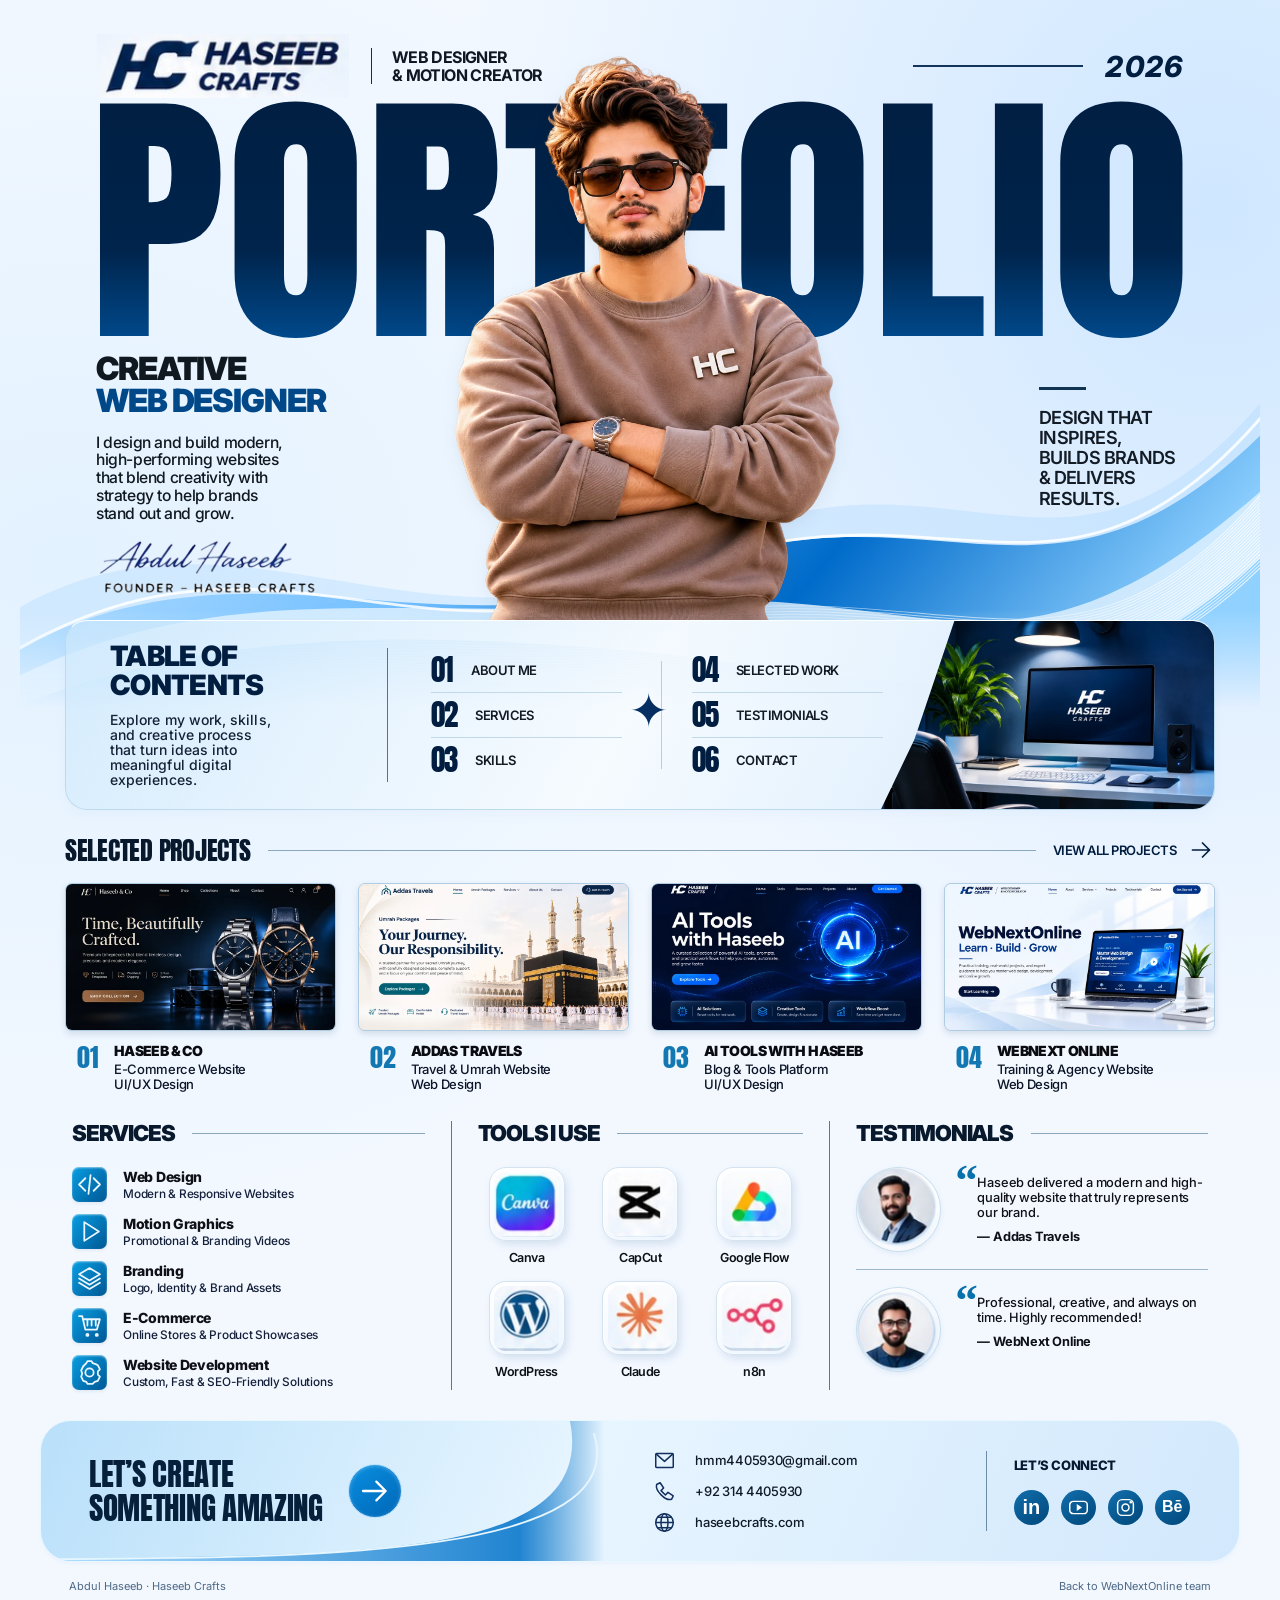
==== abdul-haseeb/index.html @ 4c879ba8 "Serve abdul-haseeb portfolio at a clean folder URL" ====
<!doctype html>
<html lang="en"><head><meta charset="utf-8"><meta name="viewport" content="width=device-width,initial-scale=1">
<title>Abdul Haseeb — Portfolio 2026 | WebNextOnline</title>
<meta name="description" content="Abdul Haseeb, founder of Haseeb Crafts. Explore creative web design, WordPress development, motion graphics, branding and selected portfolio projects.">
<meta name="theme-color" content="#eaf4ff"><link rel="canonical" href="https://webnextonline.com/abdul-haseeb/">
<meta property="og:title" content="Abdul Haseeb — Haseeb Crafts Portfolio 2026"><meta property="og:description" content="Creative web designer and motion creator. Design that inspires, builds brands and delivers results."><meta property="og:type" content="profile"><meta property="og:url" content="https://webnextonline.com/abdul-haseeb/">
<link rel="preconnect" href="https://fonts.googleapis.com"><link rel="preconnect" href="https://fonts.gstatic.com" crossorigin><link href="https://fonts.googleapis.com/css2?family=Anton&amp;family=Inter:wght@400;500;600;700;800;900&amp;display=swap" rel="stylesheet">
<link rel="stylesheet" href="/assets/abdul-haseeb/reference.css"><script src="/assets/abdul-haseeb/reference.js" defer></script>
</head><body><a class="skip" href="#portfolio">Skip to portfolio</a>
<main class="portfolio-page" id="portfolio">
<header class="masthead"><a class="hc-brand" href="https://haseebcrafts.com/" target="_blank" rel="noopener noreferrer" aria-label="Haseeb Crafts"><svg class="logo-art" viewBox="76 32 265 68" role="img" aria-label="Haseeb Crafts logo"><image href="/assets/abdul-haseeb/portfolio.svg" width="1152" height="1536"/></svg></a><div class="profession">WEB DESIGNER<br>&amp; MOTION CREATOR</div><div class="edition"><span></span><b>2026</b></div></header>
<section class="hero" id="about" aria-labelledby="page-title">
<h1 class="sr-only" id="page-title">Abdul Haseeb — Creative Web Designer &amp; Motion Creator</h1>
<svg class="portfolio-title" viewBox="0 0 1060 245" aria-hidden="true"><defs><linearGradient id="title-blue" x1="0" y1="0" x2="0" y2="1"><stop offset="0" stop-color="#011c3d"/><stop offset=".57" stop-color="#00244c"/><stop offset="1" stop-color="#006dc7"/></linearGradient></defs><text x="0" y="224" textLength="1060" lengthAdjust="spacingAndGlyphs" fill="url(#title-blue)">PORTFOLIO</text></svg>
<svg class="hero-wave" viewBox="0 0 1200 430" preserveAspectRatio="none" aria-hidden="true"><defs><linearGradient id="wave-blue" x1="0" y1="0" x2="1" y2=".2"><stop stop-color="#d9efff"/><stop offset=".46" stop-color="#72bfff"/><stop offset=".73" stop-color="#006bca"/><stop offset="1" stop-color="#90d1ff"/></linearGradient><linearGradient id="wave-light"><stop stop-color="#b6deff" stop-opacity=".1"/><stop offset="1" stop-color="#fff" stop-opacity=".85"/></linearGradient></defs><path d="M-90 400C160 130 370 420 648 266S1026 403 1260 24V445H-90Z" fill="#a4d5ff" opacity=".3"/><path d="M-100 440C180 191 372 398 637 286S1010 393 1250 86V430H-100Z" fill="url(#wave-blue)"/><path d="M-100 460C150 270 340 345 620 320S970 455 1260 142V208C1030 482 870 398 590 370S95 358-100 480Z" fill="#e3f3ff" opacity=".8"/><path d="M-80 425C220 175 351 415 630 289S1020 405 1250 58" fill="none" stroke="#fff" stroke-width="3" opacity=".85"/><g fill="none" stroke="url(#wave-light)" stroke-width="1"><path d="M-40 445C200 270 370 366 650 329S1040 445 1240 153"/><path d="M-40 448C200 273 370 369 650 332S1040 447 1240 157"/><path d="M-40 451C200 276 370 372 650 335S1040 449 1240 161"/><path d="M-40 454C200 279 370 375 650 338S1040 451 1240 165"/><path d="M-40 457C200 282 370 378 650 341S1040 453 1240 169"/><path d="M-40 460C200 285 370 381 650 344S1040 455 1240 173"/><path d="M-40 463C200 288 370 384 650 347S1040 457 1240 177"/><path d="M-40 466C200 291 370 387 650 350S1040 459 1240 181"/><path d="M-40 469C200 294 370 390 650 353S1040 461 1240 185"/><path d="M-40 472C200 297 370 393 650 356S1040 463 1240 189"/><path d="M-40 475C200 300 370 396 650 359S1040 465 1240 193"/><path d="M-40 478C200 303 370 399 650 362S1040 467 1240 197"/><path d="M-40 481C200 306 370 402 650 365S1040 469 1240 201"/><path d="M-40 484C200 309 370 405 650 368S1040 471 1240 205"/><path d="M-40 487C200 312 370 408 650 371S1040 473 1240 209"/><path d="M-40 490C200 315 370 411 650 374S1040 475 1240 213"/><path d="M-40 493C200 318 370 414 650 377S1040 477 1240 217"/><path d="M-40 496C200 321 370 417 650 380S1040 479 1240 221"/><path d="M-40 499C200 324 370 420 650 383S1040 481 1240 225"/><path d="M-40 502C200 327 370 423 650 386S1040 483 1240 229"/><path d="M-40 505C200 330 370 426 650 389S1040 485 1240 233"/><path d="M-40 508C200 333 370 429 650 392S1040 487 1240 237"/></g></svg>
<img class="hero-person" src="/assets/abdul-haseeb/portrait.svg" width="1088" height="1440" alt="Abdul Haseeb wearing sunglasses and a taupe HC sweatshirt, arms crossed" fetchpriority="high">
<div class="hero-copy"><h2>CREATIVE<br><span>WEB DESIGNER</span></h2><p>I design and build modern,<br class="desktop-break"> high-performing websites<br class="desktop-break"> that blend creativity with<br class="desktop-break"> strategy to help brands<br class="desktop-break"> stand out and grow.</p><div class="signature"><svg class="signature-art" viewBox="78 526 245 70" role="img" aria-label="Abdul Haseeb, Founder — Haseeb Crafts"><defs><filter id="signature-ink" color-interpolation-filters="sRGB"><feColorMatrix type="matrix" values="1 0 0 0 0 0 1 0 0 0 0 0 1 0 0 -.3 -.59 -.11 0 1"/><feComponentTransfer><feFuncA type="linear" slope="1.5" intercept="-.12"/></feComponentTransfer></filter></defs><image href="/assets/abdul-haseeb/portfolio.svg" width="1152" height="1536" filter="url(#signature-ink)"/></svg></div></div>
<p class="hero-statement">DESIGN THAT<br>INSPIRES,<br>BUILDS BRANDS<br>&amp; DELIVERS<br>RESULTS.</p>
</section>
<section class="contents" aria-labelledby="contents-title"><div class="contents-intro"><h2 id="contents-title">TABLE OF<br>CONTENTS</h2><p>Explore my work, skills,<br>and creative process<br>that turn ideas into<br>meaningful digital<br>experiences.</p></div><nav class="contents-nav" aria-label="Portfolio table of contents"><a href="#about"><span>01</span><b>ABOUT ME</b></a><a href="#work"><span>04</span><b>SELECTED WORK</b></a><a href="#services"><span>02</span><b>SERVICES</b></a><a href="#testimonials"><span>05</span><b>TESTIMONIALS</b></a><a href="#skills"><span>03</span><b>SKILLS</b></a><a href="#contact"><span>06</span><b>CONTACT</b></a></nav><span class="contents-star" aria-hidden="true">✦</span><img class="contents-photo" src="/assets/abdul-haseeb/studio.svg" alt="Haseeb Crafts creative workstation with a blue monitor, desk lamp and plant" width="960" height="640"></section>
<section class="selected-projects" id="work" aria-labelledby="work-title"><div class="section-heading"><h2 id="work-title">SELECTED PROJECTS</h2><span class="heading-line"></span><a href="https://haseebcrafts.com/work/" target="_blank" rel="noopener noreferrer">VIEW ALL PROJECTS <svg viewBox="0 0 24 24" fill="none" stroke="currentColor" stroke-width="1.7" stroke-linecap="round" stroke-linejoin="round" aria-hidden="true"><path d="M3 12h17m-7-7 7 7-7 7"/></svg></a></div><div class="project-grid"><article class="project"><a class="project-image" href="https://haseebcrafts.com/work/haseeb-co/" target="_blank" rel="noopener noreferrer" aria-label="Explore HASEEB &amp; CO"><img src="/assets/abdul-haseeb/project-watches.svg" alt="HASEEB &amp; CO website design preview" width="960" height="540" loading="lazy"></a><div class="project-info"><span class="project-number">01</span><div><h3>HASEEB &amp; CO</h3><p>E-Commerce Website<br>UI/UX Design</p></div></div></article><article class="project"><a class="project-image" href="https://addastravels.com/" target="_blank" rel="noopener noreferrer" aria-label="Explore ADDAS TRAVELS"><img src="/assets/abdul-haseeb/project-addas.svg" alt="ADDAS TRAVELS website design preview" width="960" height="540" loading="lazy"></a><div class="project-info"><span class="project-number">02</span><div><h3>ADDAS TRAVELS</h3><p>Travel &amp; Umrah Website<br>Web Design</p></div></div></article><article class="project"><a class="project-image" href="https://haseebcrafts.com/" target="_blank" rel="noopener noreferrer" aria-label="Explore AI TOOLS WITH HASEEB"><img src="/assets/abdul-haseeb/project-ai.svg" alt="AI TOOLS WITH HASEEB website design preview" width="960" height="540" loading="lazy"></a><div class="project-info"><span class="project-number">03</span><div><h3>AI TOOLS WITH HASEEB</h3><p>Blog &amp; Tools Platform<br>UI/UX Design</p></div></div></article><article class="project"><a class="project-image" href="/" aria-label="Explore WEBNEXT ONLINE"><img src="/assets/abdul-haseeb/project-webnext.svg" alt="WEBNEXT ONLINE website design preview" width="960" height="540" loading="lazy"></a><div class="project-info"><span class="project-number">04</span><div><h3>WEBNEXT ONLINE</h3><p>Training &amp; Agency Website<br>Web Design</p></div></div></article></div></section>
<div class="details-grid">
<section class="services" id="services" aria-labelledby="services-title"><div class="section-heading"><h2 id="services-title">SERVICES</h2><span class="heading-line"></span></div><ul class="service-list"><li><span class="service-symbol"><svg viewBox="0 0 24 24" fill="none" stroke="currentColor" stroke-width="1.7" stroke-linecap="round" stroke-linejoin="round" aria-hidden="true"><path d="m8 6-6 6 6 6m8-12 6 6-6 6m-3-15-2 18"/></svg></span><div><h3>Web Design</h3><p>Modern &amp; Responsive Websites</p></div></li><li><span class="service-symbol"><svg viewBox="0 0 24 24" fill="none" stroke="currentColor" stroke-width="1.7" stroke-linecap="round" stroke-linejoin="round" aria-hidden="true"><path d="m7 3 14 9L7 21z"/></svg></span><div><h3>Motion Graphics</h3><p>Promotional &amp; Branding Videos</p></div></li><li><span class="service-symbol"><svg viewBox="0 0 24 24" fill="none" stroke="currentColor" stroke-width="1.7" stroke-linecap="round" stroke-linejoin="round" aria-hidden="true"><path d="m12 2 10 6-10 6L2 8zM2 12l10 6 10-6M2 16l10 6 10-6"/></svg></span><div><h3>Branding</h3><p>Logo, Identity &amp; Brand Assets</p></div></li><li><span class="service-symbol"><svg viewBox="0 0 24 24" fill="none" stroke="currentColor" stroke-width="1.7" stroke-linecap="round" stroke-linejoin="round" aria-hidden="true"><path d="M2 3h3l3 13h11l3-10H6m4 1v5m4-5v5m4-5v5"/><circle cx="10" cy="21" r="1"/><circle cx="19" cy="21" r="1"/></svg></span><div><h3>E-Commerce</h3><p>Online Stores &amp; Product Showcases</p></div></li><li><span class="service-symbol"><svg viewBox="0 0 24 24" fill="none" stroke="currentColor" stroke-width="1.7" stroke-linecap="round" stroke-linejoin="round" aria-hidden="true"><path d="m9 3 1-2h4l1 2 3 1 2 1 2 4-2 2v3l2 2-2 4-3 1-2 2h-5l-1-2-3-1-2-4 1-3-1-3 2-4z"/><circle cx="12" cy="12" r="4"/></svg></span><div><h3>Website Development</h3><p>Custom, Fast &amp; SEO-Friendly Solutions</p></div></li></ul></section>
<section class="tools" id="skills" aria-labelledby="tools-title"><div class="section-heading"><h2 id="tools-title">TOOLS I USE</h2><span class="heading-line"></span></div><ul class="tools-grid"><li><span class="tool-tile"><svg class="tool-art" viewBox="434 1147 68 70" role="img" aria-label="Canva logo"><image href="/assets/abdul-haseeb/portfolio.svg" width="1152" height="1536"/></svg></span><h3>Canva</h3></li><li><span class="tool-tile"><svg class="tool-art" viewBox="537 1147 68 70" role="img" aria-label="CapCut logo"><image href="/assets/abdul-haseeb/portfolio.svg" width="1152" height="1536"/></svg></span><h3>CapCut</h3></li><li><span class="tool-tile"><svg class="tool-art" viewBox="638 1147 69 70" role="img" aria-label="Google Flow logo"><image href="/assets/abdul-haseeb/portfolio.svg" width="1152" height="1536"/></svg></span><h3>Google Flow</h3></li><li><span class="tool-tile"><svg class="tool-art" viewBox="434 1261 69 71" role="img" aria-label="WordPress logo"><image href="/assets/abdul-haseeb/portfolio.svg" width="1152" height="1536"/></svg></span><h3>WordPress</h3></li><li><span class="tool-tile"><svg class="tool-art" viewBox="536 1261 70 71" role="img" aria-label="Claude logo"><image href="/assets/abdul-haseeb/portfolio.svg" width="1152" height="1536"/></svg></span><h3>Claude</h3></li><li><span class="tool-tile"><svg class="tool-art" viewBox="637 1261 72 71" role="img" aria-label="n8n logo"><image href="/assets/abdul-haseeb/portfolio.svg" width="1152" height="1536"/></svg></span><h3>n8n</h3></li></ul></section>
<section class="testimonials" id="testimonials" aria-labelledby="testimonials-title"><div class="section-heading"><h2 id="testimonials-title">TESTIMONIALS</h2><span class="heading-line"></span></div><div class="testimonial"><div class="testimonial-avatar"><svg class="avatar-art" viewBox="771 1146 91 91" role="img" aria-label="Portrait accompanying the supplied Addas Travels testimonial"><image href="/assets/abdul-haseeb/portfolio.svg" width="1152" height="1536"/></svg></div><blockquote><span class="quote-mark" aria-hidden="true">“</span><p>Haseeb delivered a modern and high-quality website that truly represents our brand.</p><cite>— Addas Travels</cite></blockquote></div><div class="testimonial"><div class="testimonial-avatar"><svg class="avatar-art" viewBox="771 1256 91 91" role="img" aria-label="Portrait accompanying the supplied WebNext Online testimonial"><image href="/assets/abdul-haseeb/portfolio.svg" width="1152" height="1536"/></svg></div><blockquote><span class="quote-mark" aria-hidden="true">“</span><p>Professional, creative, and always on time. Highly recommended!</p><cite>— WebNext Online</cite></blockquote></div></section>
</div>
<footer class="contact" id="contact"><svg class="contact-wave" viewBox="0 0 550 160" preserveAspectRatio="none" aria-hidden="true"><defs><linearGradient id="footer-blue"><stop stop-color="#b4e0ff"/><stop offset="1" stop-color="#0372c7"/></linearGradient></defs><path d="M0 160C250 145 570 181 512-20H560V170H0" fill="url(#footer-blue)"/><path d="M0 158C250 156 580 159 540 14" fill="none" stroke="#e6f6ff" stroke-width="2"/></svg><div class="contact-invite"><h2>LET’S CREATE<br>SOMETHING AMAZING</h2><a class="contact-action" href="https://wa.me/923144405930?text=Hi%20Haseeb%2C%20I%20saw%20your%20WebNextOnline%20portfolio%20and%20would%20like%20to%20discuss%20a%20project." target="_blank" rel="noopener noreferrer" aria-label="Discuss a project with Abdul Haseeb on WhatsApp"><svg viewBox="0 0 24 24" fill="none" stroke="currentColor" stroke-width="1.7" stroke-linecap="round" stroke-linejoin="round" aria-hidden="true"><path d="M3 12h17m-7-7 7 7-7 7"/></svg></a></div><address class="contact-links"><a href="mailto:hmm4405930@gmail.com"><svg viewBox="0 0 24 24" fill="none" stroke="currentColor" stroke-width="1.7" stroke-linecap="round" stroke-linejoin="round" aria-hidden="true"><rect x="2" y="4" width="20" height="16" rx="1"/><path d="m3 5 9 8 9-8"/></svg><span>hmm4405930@gmail.com</span></a><a href="https://wa.me/923144405930" target="_blank" rel="noopener noreferrer"><svg viewBox="0 0 24 24" fill="none" stroke="currentColor" stroke-width="1.7" stroke-linecap="round" stroke-linejoin="round" aria-hidden="true"><path d="M7 2 3 4c-2 7 10 19 17 17l2-4-6-4-3 3-5-5 3-3z"/></svg><span>+92 314 4405930</span></a><a href="https://haseebcrafts.com/" target="_blank" rel="noopener noreferrer"><svg viewBox="0 0 24 24" fill="none" stroke="currentColor" stroke-width="1.7" stroke-linecap="round" stroke-linejoin="round" aria-hidden="true"><circle cx="12" cy="12" r="10"/><ellipse cx="12" cy="12" rx="4" ry="10"/><path d="M2 12h20M4 6h16M4 18h16"/></svg><span>haseebcrafts.com</span></a></address><div class="connect"><h3>LET’S CONNECT</h3><div class="socials" aria-label="Creative platforms"><span aria-label="LinkedIn" role="img">in</span><span aria-label="YouTube" role="img"><svg viewBox="0 0 24 24" fill="none" stroke="currentColor" stroke-width="1.7" stroke-linecap="round" stroke-linejoin="round" aria-hidden="true"><rect x="2" y="5" width="20" height="14" rx="4"/><path fill="currentColor" stroke="none" d="m10 8 6 4-6 4z"/></svg></span><span aria-label="Instagram" role="img"><svg viewBox="0 0 24 24" fill="none" stroke="currentColor" stroke-width="1.7" stroke-linecap="round" stroke-linejoin="round" aria-hidden="true"><rect x="3" y="3" width="18" height="18" rx="5"/><circle cx="12" cy="12" r="4"/><circle cx="18" cy="6" r=".7" fill="currentColor"/></svg></span><span aria-label="Behance" role="img">Bē</span></div></div></footer>
<div class="page-bottom"><span>Abdul Haseeb · Haseeb Crafts</span><a href="/#team">Back to WebNextOnline team</a></div>
</main></body></html>
---- assets/abdul-haseeb/reference.css ----
:root{--ink:#011e40;--blue:#076ab2;--line:#95acc1;--muted:#142035;color-scheme:light}*{box-sizing:border-box}html{scroll-behavior:smooth;scroll-padding-top:24px}body{margin:0;color:var(--ink);font-family:Inter,Arial,sans-serif;font-size:16px;background:radial-gradient(ellipse at 5% 35%,#e3f2ff,transparent 45%),radial-gradient(ellipse at 95% 13%,#cfe7ff,transparent 45%),#f3f8ff}a{color:inherit;text-decoration:none}button{font:inherit}h1,h2,h3,p,ul,blockquote{margin:0}ul{padding:0;list-style:none}h2,h3{line-height:1.1}a:focus-visible{outline:3px solid #0077c9;outline-offset:5px;border-radius:3px}a{-webkit-tap-highlight-color:transparent}img,svg{display:block;max-width:100%}.sr-only,.skip{position:absolute;width:1px;height:1px;padding:0;margin:-1px;overflow:hidden;clip:rect(0,0,0,0);white-space:nowrap;border:0}.skip:focus{position:fixed;left:15px;top:15px;width:auto;height:auto;padding:12px 20px;background:#fff;z-index:50;clip:auto}.portfolio-page{position:relative;max-width:1240px;margin:auto;padding:32px 45px 18px;isolation:isolate;overflow:hidden}.masthead{position:relative;z-index:6;display:flex;align-items:center;gap:22px;height:68px;padding:0 32px}.hc-brand{width:252px;flex:none}.logo-art{width:100%;height:auto}.profession{font-size:16px;line-height:1.15;font-weight:700;color:#101722;border-left:1px solid #132f50;padding:0 0 0 20px;letter-spacing:-.04em}.edition{margin-left:auto;display:flex;align-items:center;gap:22px}.edition span{height:2px;width:170px;background:#13345b}.edition b{font-size:29px;font-weight:800;font-style:italic;letter-spacing:.04em}.hero{height:520px;position:relative;isolation:isolate;scroll-margin-top:20px}.portfolio-title{position:absolute;left:24px;top:3px;width:calc(100% - 48px);height:auto;z-index:1;overflow:visible}.portfolio-title text{font-family:Anton,Impact,"Arial Narrow",sans-serif;font-size:260px;font-weight:400}.hero-person{position:absolute;width:440px;height:568px;max-width:none;left:50%;bottom:0;transform:translateX(-50%);object-fit:contain;object-position:bottom;z-index:3;pointer-events:none;filter:drop-shadow(0 5px 8px #172e4410)}.hero-copy{position:absolute;top:253px;left:31px;z-index:4;width:285px;color:#101820}.hero-copy h2{font-family:Inter,Arial,sans-serif;font-size:32px;font-weight:900;letter-spacing:-.035em;line-height:1.01}.hero-copy h2 span{color:#004888}.hero-copy>p{font-size:15.7px;line-height:1.13;font-weight:500;letter-spacing:-.025em;margin-top:16px}.signature{margin-top:12px;width:240px}.signature-art{width:100%;height:auto}.hero-statement{position:absolute;right:21px;top:287px;z-index:4;width:155px;color:#131b25;font-size:18px;line-height:1.12;letter-spacing:-.035em;font-weight:600}.hero-statement:before{content:"";display:block;height:3px;width:47px;background:#103452;margin-bottom:18px}.hero-wave{position:absolute;width:calc(100% + 90px);max-width:none;height:410px;right:-45px;bottom:-88px;z-index:0;pointer-events:none}.contents{position:relative;z-index:5;display:grid;grid-template-columns:28% 44% 28%;align-items:center;min-height:190px;border:1px solid #bddbf0;border-top-color:#faffff;border-radius:22px;overflow:hidden;background:linear-gradient(118deg,#cce8fcad,#f6fbfff2 49%,#d2e8fc);box-shadow:0 5px 12px #749dc50d}.contents-intro{padding:20px 22px 20px 44px}.contents-intro h2{font-size:28px;font-weight:900;letter-spacing:-.025em;line-height:1.03}.contents-intro p{font-size:14px;line-height:1.08;letter-spacing:.005em;font-weight:500;color:#152237;margin-top:12px}.contents-nav{position:relative;z-index:2;display:grid;grid-template-columns:1fr 1fr;gap:0 70px;border-left:1px solid #59728c;min-height:128px;padding-left:43px;padding-right:10px}.contents-nav:after{content:"";position:absolute;top:13px;bottom:13px;left:54%;width:1px;background:#b9cfdf}.contents-nav a{display:flex;align-items:center;gap:18px;min-height:43px;border-bottom:1px solid #c2d9e9;white-space:nowrap;transition:color .2s}.contents-nav a:nth-last-child(-n+2){border:0}.contents-nav a:hover,.contents-nav a[aria-current]{color:#0576ca}.contents-nav span{font-family:Anton,Impact,sans-serif;font-size:29px;font-weight:400;letter-spacing:-.04em}.contents-nav b{font-weight:600;color:#131a24;letter-spacing:-.04em;font-size:13px}.contents-star{position:absolute;left:49%;top:65px;font-size:47px;line-height:1;z-index:3;color:#052f62}.contents-photo{position:absolute;right:0;top:0;width:29%;height:100%;object-fit:cover;object-position:62% center;clip-path:polygon(22% 0,100% 0,100% 100%,0 100%,10% 63%);border-radius:0 20px 20px 0}.selected-projects{position:relative;z-index:5;margin-top:26px;scroll-margin-top:26px}.section-heading{display:flex;align-items:center;gap:17px;margin-bottom:18px}.section-heading h2{font-family:Anton,Impact,"Arial Narrow",sans-serif;font-size:26px;line-height:1.1;font-weight:400;letter-spacing:-.01em;white-space:nowrap;color:#08192d}.heading-line{height:1px;background:#8aa7bd;flex:1;min-width:20px}.section-heading>a{display:flex;gap:12px;align-items:center;font-size:13px;font-weight:600;letter-spacing:-.04em;white-space:nowrap}.section-heading>a svg{width:27px;height:24px;flex:none}.section-heading>a:hover{color:var(--blue)}.project-grid{display:grid;grid-template-columns:repeat(4,minmax(0,1fr));gap:22px}.project-image{display:block;position:relative;aspect-ratio:1.82;border-radius:7px;border:1px solid #afcde2;overflow:hidden;box-shadow:0 3px 6px #33587928;background:#d3e8f8;transition:box-shadow .2s,transform .2s}.project-image img{width:100%;height:100%;object-fit:cover}.project-image:hover{transform:translateY(-4px);box-shadow:0 9px 15px #33587930}.project-info{display:flex;gap:15px;align-items:flex-start;margin-top:13px;padding-left:12px}.project-number{font-family:Anton,Impact,sans-serif;color:#1377b2;font-size:26px;line-height:1;font-weight:400}.project-info h3{font-size:14px;letter-spacing:-.045em;font-weight:900;line-height:1.05;margin-bottom:3px;color:#0b0c12}.project-info p{font-size:13px;line-height:1.12;color:#0b1527;font-weight:500;letter-spacing:-.025em}.details-grid{display:grid;grid-template-columns:1fr 1fr 1fr;margin:30px 7px 0;position:relative;z-index:5;gap:0}.details-grid>section{padding:0 26px;min-width:0;scroll-margin-top:28px}.details-grid>section:first-child{padding-left:0}.details-grid>section:last-child{padding-right:0}.details-grid>section+section{border-left:1px solid #62758f}.details-grid .section-heading{gap:18px;margin-bottom:22px}.details-grid .section-heading h2{font-family:Inter,Arial,sans-serif;font-size:22px;font-weight:900;letter-spacing:-.055em}.service-list{display:grid;gap:12px}.service-list li{display:flex;align-items:center;gap:16px}.service-symbol{width:35px;height:35px;border-radius:7px;display:grid;place-items:center;background:linear-gradient(130deg,#079ee2,#005794);box-shadow:inset 0 1px 2px #ffffff91,0 2px 3px #395c8315;flex:none;color:#eaf6ff}.service-symbol svg{width:25px;height:25px}.service-list h3{font-size:14px;font-weight:800;letter-spacing:-.02em;color:#101116;margin-bottom:3px}.service-list p{font-size:11.8px;line-height:1.1;font-weight:500;letter-spacing:-.02em;color:#14203a}.tools-grid{display:grid;grid-template-columns:repeat(3,minmax(0,1fr));gap:16px 16px}.tools-grid li{text-align:center;min-width:0}.tool-tile{width:76px;height:74px;max-width:100%;display:grid;place-items:center;margin:auto;border-radius:17px;background:linear-gradient(145deg,#fff,#ecf5ff);border:1px solid #d5e3ef;box-shadow:3px 4px 7px #8caaca45,inset 0 2px 4px #fff}.tool-art{width:65px;height:65px;border-radius:12px;overflow:hidden}.tools-grid h3{font-size:12.5px;color:#0c1117;font-weight:600;letter-spacing:-.04em;line-height:1.1;margin-top:10px;white-space:nowrap}.testimonial{display:flex;gap:17px;align-items:flex-start;padding-bottom:17px}.testimonial+.testimonial{border-top:1px solid #9db8cd;padding-top:17px}.testimonial-avatar{height:85px;width:85px;flex:none;border-radius:50%;overflow:hidden;border:1px solid #c6ddec;background:#e8f3ff;box-shadow:0 2px 5px #7498b422}.avatar-art{width:100%;height:100%}.testimonial blockquote{position:relative;padding-left:19px;font-size:12.8px;line-height:1.15;letter-spacing:-.015em;color:#0f1117;font-weight:500;padding-top:9px}.quote-mark{position:absolute;left:-3px;top:-9px;font-family:Georgia,serif;font-size:45px;font-weight:900;color:#0870ad;line-height:1}.testimonial cite{display:block;font-style:normal;font-weight:700;margin-top:9px;line-height:1.15}.contact{position:relative;z-index:5;margin:30px -25px 0;min-height:142px;border-radius:31px;background:linear-gradient(115deg,#b9e0fa,#e7f5ff 45%,#d2e8fc);border:1px solid #e9f7ff;box-shadow:0 2px 3px #73a0ca10;display:grid;grid-template-columns:48% 32% 20%;align-items:center;overflow:hidden;padding:23px 29px 23px 48px;isolation:isolate}.contact-wave{position:absolute;left:0;top:0;width:47%;height:100%;z-index:-1;pointer-events:none}.contact-invite{display:flex;align-items:center;gap:25px}.contact-invite h2{font-family:Anton,Impact,"Arial Narrow",sans-serif;font-weight:400;font-size:31px;letter-spacing:-.01em;line-height:1.1;color:#06203b;white-space:nowrap}.contact-action{width:54px;height:54px;display:grid;place-items:center;flex:none;border-radius:50%;color:white;background:linear-gradient(145deg,#098fe0,#0066b7);border:1px solid #b8e1ff;box-shadow:inset 0 1px 4px #d5f1ff55;transition:transform .2s}.contact-action:hover{transform:scale(1.08)}.contact-action svg{width:32px;height:32px}.contact-links{font-style:normal;display:grid;gap:10px;padding-left:27px}.contact-links a{display:flex;gap:20px;align-items:center;font-size:13px;font-weight:500;letter-spacing:-.02em;color:#101a29;white-space:nowrap}.contact-links a:hover{text-decoration:underline;text-underline-offset:3px}.contact-links svg{width:21px;height:21px;color:#132f5b;flex:none}.connect{padding-left:27px;border-left:1px solid #6b8ba9;min-height:80px;display:flex;flex-direction:column;justify-content:center}.connect h3{font-size:13px;font-weight:800;color:#071931;letter-spacing:-.03em;margin-bottom:17px}.socials{display:flex;gap:12px;align-items:center}.socials>span{display:grid;place-items:center;width:35px;height:35px;flex:none;color:#fff;background:linear-gradient(145deg,#126eac,#00477a);border-radius:50%;font-size:20px;font-weight:800;font-family:Arial,sans-serif;line-height:1}.socials>span:last-child{font-size:16px}.socials svg{width:21px;height:21px}.page-bottom{display:flex;justify-content:space-between;font-size:11px;color:#4e6986;margin-top:17px;padding:0 4px}.page-bottom a:hover{text-decoration:underline}
@media(min-width:1440px){body{background-color:#f1f7fd}.portfolio-page{margin-block:20px}}
@media(max-width:1150px) and (min-width:761px){.portfolio-page{padding:26px 32px 18px}.masthead{padding:0 22px}.hc-brand{width:225px}.profession{font-size:14px}.edition span{width:120px}.hero{height:490px}.hero-person{height:537px;width:415px}.hero-copy{top:230px;left:23px;width:260px}.hero-copy h2{font-size:28px}.hero-copy>p{font-size:14px}.signature{width:215px}.hero-statement{top:262px;right:12px;font-size:16px;width:136px}.contents-intro{padding-left:30px}.contents-intro h2{font-size:25px}.contents-intro p{font-size:12px}.contents-nav{padding-left:26px;gap:0 48px}.contents-nav a{gap:12px}.contents-nav b{font-size:11px}.contents-nav span{font-size:25px}.project-grid{gap:17px}.project-info{gap:11px;padding-left:5px}.project-info h3{font-size:12px}.project-info p{font-size:11.5px}.details-grid>section{padding:0 19px}.details-grid .section-heading h2{font-size:19px}.service-list li{gap:11px}.service-list h3{font-size:12px}.service-list p{font-size:10.5px}.service-symbol{width:31px;height:31px}.service-symbol svg{width:22px;height:22px}.tools-grid{gap:14px 12px}.tool-tile{height:67px;width:67px}.tool-art{height:58px;width:58px}.tools-grid h3{font-size:11.5px}.testimonial{gap:10px}.testimonial-avatar{width:65px;height:65px}.testimonial blockquote{font-size:11.4px;padding-left:13px}.contact{padding:23px 23px 23px 35px;grid-template-columns:46% 34% 20%;margin-inline:-14px}.contact-invite{gap:16px}.contact-invite h2{font-size:27px}.contact-action{width:46px;height:46px}.contact-links{padding-left:19px}.contact-links a{font-size:11.5px;gap:13px}.connect{padding-left:18px}.socials{gap:8px}.socials>span{width:31px;height:31px}.connect h3{font-size:12px}}
@media(max-width:900px) and (min-width:761px){.hero-person{height:500px;width:385px}.hero{height:465px}.hero-copy{top:205px;width:220px}.hero-copy h2{font-size:24px}.hero-copy>p{font-size:12.5px}.signature{width:195px}.hero-statement{top:240px;width:118px;font-size:14px}.contents-nav{gap:0 32px;padding-left:20px}.contents-nav a{gap:10px}.contents-nav b{font-size:10px}.contents-photo{width:26%}.contents-intro{padding-left:23px}.contents-intro h2{font-size:22px}.contents-intro p{font-size:11px}.contents-star{left:49%;font-size:38px;top:75px}.details-grid{margin-inline:0}.details-grid>section{padding-inline:13px}.details-grid .section-heading h2{font-size:17px}.details-grid .section-heading{gap:10px}.service-list li{gap:8px}.service-list h3{font-size:11px}.service-list p{font-size:9.3px}.service-symbol{width:29px;height:29px}.tools-grid{gap:12px 10px}.tool-tile{height:55px;width:55px;border-radius:13px}.tool-art{height:49px;width:49px}.tools-grid h3{font-size:10px}.testimonial-avatar{width:51px;height:51px}.testimonial{gap:7px}.testimonial blockquote{font-size:10px}.contact-invite h2{font-size:23px}.contact-invite{gap:12px}.contact-action{width:38px;height:38px}.contact-links{padding-left:17px}.contact-links a{font-size:10px;gap:10px}.contact-links svg{width:18px;height:18px}.connect h3{font-size:10px}.socials{gap:6px}.socials>span{width:27px;height:27px;font-size:16px}.socials svg{width:17px;height:17px}.socials>span:last-child{font-size:13px}}
@media(max-width:760px){.portfolio-page{padding:22px 22px 15px;max-width:650px}.masthead{height:59px;gap:12px;padding:0 2px}.hc-brand{width:190px}.profession{font-size:12px;padding-left:12px}.edition{gap:10px;align-self:flex-start;padding-top:7px}.edition span{display:none}.edition b{font-size:20px}.hero{height:668px}.portfolio-title{left:0;top:18px;width:100%;height:auto}.hero-person{height:415px;width:321px;bottom:auto;top:-5px;left:50%;max-width:85%}.hero-copy{top:415px;left:5px;width:62%}.hero-copy h2{font-size:29px}.hero-copy>p{font-size:15px;line-height:1.2;letter-spacing:-.02em;margin-top:15px}.desktop-break{display:none}.signature{width:225px;max-width:100%;margin-top:14px}.hero-statement{top:445px;right:5px;width:28%;font-size:15px;line-height:1.2}.hero-statement:before{margin-bottom:16px;width:40px}.hero-wave{bottom:180px;height:335px;right:-140px;width:calc(100% + 180px);opacity:.85}.contents{display:grid;grid-template-columns:38% 62%;min-height:210px;border-radius:18px;padding:22px 20px;gap:0}.contents-intro{padding:0 16px 0 0}.contents-intro h2{font-size:23px}.contents-intro p{font-size:11px;line-height:1.15;margin-top:12px}.contents-nav{padding:0 0 0 20px;gap:0 15px;min-height:150px}.contents-nav a{gap:8px;min-height:50px;white-space:normal}.contents-nav span{font-size:25px}.contents-nav b{font-size:10px;line-height:1.15;letter-spacing:-.03em}.contents-nav:after{display:none}.contents-star{display:none}.contents-photo{position:relative;grid-column:1/-1;width:calc(100% + 40px);max-width:none;height:175px;clip-path:none;border-radius:0;margin:22px -20px -22px;object-position:center 49%}.selected-projects{margin-top:28px}.section-heading{gap:14px;margin-bottom:17px}.section-heading h2{font-size:25px}.section-heading>a{font-size:10px;gap:7px}.section-heading>a svg{width:22px}.project-grid{grid-template-columns:repeat(2,minmax(0,1fr));gap:24px 17px}.project-info{gap:10px;padding-left:3px;margin-top:11px}.project-number{font-size:25px}.project-info h3{font-size:12px;line-height:1.1}.project-info p{font-size:11px;line-height:1.2}.details-grid{grid-template-columns:1fr;margin:28px 3px 0;gap:28px}.details-grid>section{padding:0!important}.details-grid>section+section{border-left:0;border-top:1px solid #a1bbd1;padding-top:25px!important}.details-grid .section-heading h2{font-size:23px}.details-grid .section-heading{margin-bottom:20px}.service-list{gap:14px}.service-list li{gap:16px}.service-symbol{width:39px;height:39px}.service-symbol svg{width:27px;height:27px}.service-list h3{font-size:15px}.service-list p{font-size:13px;line-height:1.2}.tools-grid{gap:22px 20px}.tool-tile{width:87px;height:83px;max-width:100%}.tool-art{width:74px;height:74px}.tools-grid h3{font-size:14px}.testimonials{display:grid;grid-template-columns:1fr 1fr;gap:18px}.testimonials .section-heading{grid-column:1/-1;margin:0}.testimonial{gap:11px;padding:0;display:block}.testimonial+.testimonial{border-top:0;padding-top:0;border-left:1px solid #b7ccdd;padding-left:18px}.testimonial-avatar{width:70px;height:70px;margin-bottom:15px}.testimonial blockquote{font-size:13px;padding-left:16px;line-height:1.25}.quote-mark{font-size:40px}.contact{margin:32px -10px 0;padding:28px 25px;grid-template-columns:1fr;gap:25px;border-radius:23px}.contact-wave{width:100%;height:145px;left:0;top:0}.contact-invite{justify-content:space-between;gap:15px}.contact-invite h2{font-size:31px}.contact-action{width:50px;height:50px}.contact-links{padding-left:0;gap:13px}.contact-links a{font-size:14px;gap:15px}.contact-links svg{width:21px;height:21px}.connect{border-left:0;border-top:1px solid #9cb8d0;padding:21px 0 0;min-height:0;display:flex;align-items:center;justify-content:space-between;flex-direction:row;gap:16px}.connect h3{margin:0;font-size:13px}.socials{gap:12px}.socials>span{width:34px;height:34px}.page-bottom{font-size:10px;gap:15px;align-items:center;line-height:1.4}.page-bottom>a{text-align:right;max-width:150px}}
@media(max-width:430px){.portfolio-page{padding-inline:18px}.masthead{gap:10px;flex-wrap:wrap;height:72px;align-content:flex-start;align-items:center}.hc-brand{width:170px}.profession{font-size:10px;padding-left:9px}.edition{position:absolute;right:2px;bottom:3px;padding:0}.edition b{font-size:18px}.hero{height:632px}.hero-person{height:360px;width:278px;max-width:95%;top:0}.portfolio-title{top:31px}.hero-copy{top:368px;left:0;width:66%}.hero-copy h2{font-size:26px}.hero-copy>p{font-size:14px;max-width:24ch}.hero-statement{top:397px;right:0;font-size:12px;width:28%;font-weight:600}.hero-statement:before{width:35px;height:2px}.signature{width:216px;margin-top:15px}.hero-wave{bottom:230px;height:250px;right:-80px;width:calc(100% + 110px)}.contents{padding:22px 16px;grid-template-columns:35% 65%}.contents-intro{padding-right:10px}.contents-intro h2{font-size:20px}.contents-intro p{font-size:10px;letter-spacing:-.02em}.contents-nav{padding-left:14px;gap:0 12px}.contents-nav span{font-size:23px}.contents-nav b{font-size:9px}.contents-nav a{gap:7px}.contents-photo{width:calc(100% + 32px);margin-inline:-16px;height:155px}.selected-projects>.section-heading{gap:11px;flex-wrap:wrap}.selected-projects>.section-heading h2{font-size:23px}.section-heading>a{font-size:9px;gap:5px}.section-heading>a svg{width:19px}.heading-line{min-width:10px}.project-grid{gap:23px 13px}.project-info{gap:8px;padding-left:0}.project-number{font-size:23px}.project-info h3{font-size:10px;letter-spacing:-.025em}.project-info p{font-size:10px;letter-spacing:-.02em}.project-image{border-radius:5px}.contact{padding:25px 22px;gap:23px}.contact-invite h2{font-size:26px}.contact-action{width:43px;height:43px}.contact-action svg{width:27px;height:27px}.contact-links a{font-size:12px}.connect h3{font-size:11px}.socials{gap:9px}.socials>span{width:31px;height:31px}.socials svg{width:19px;height:19px}.tools-grid{gap:21px 15px}.tool-tile{width:80px;height:77px}.tool-art{width:68px;height:68px}.tools-grid h3{font-size:13px}.testimonial blockquote{font-size:12px}.testimonial cite{font-size:11px}}
@media(prefers-reduced-motion:reduce){html{scroll-behavior:auto}*,*:before,*:after{transition:none!important;animation:none!important}}
/* Blend the supplied brand details naturally into the reference palette. */
.hc-brand,.signature{mix-blend-mode:multiply}.hero-wave{mask-image:linear-gradient(to bottom,#000 76%,transparent 100%)}.contact-wave{mask-image:linear-gradient(90deg,#000 85%,transparent 100%)}
.signature-art{filter:contrast(1.45) brightness(1.08)}
.signature-art{filter:none}
@media(max-width:430px){.contents{grid-template-columns:1fr}.contents-intro{display:grid;grid-template-columns:1fr 1fr;gap:16px;padding:0;align-items:center}.contents-intro h2{font-size:22px;letter-spacing:-.04em}.contents-intro p{margin:0;font-size:11px;line-height:1.15}.contents-nav{border-left:0;border-top:1px solid #aac6db;margin-top:18px;padding:10px 0 0;gap:0 22px;min-height:145px}.contents-nav a{gap:12px;min-height:44px}.contents-nav span{font-size:26px}.contents-nav b{font-size:10px;letter-spacing:-.03em;white-space:nowrap}.contents-photo{margin-top:18px}}
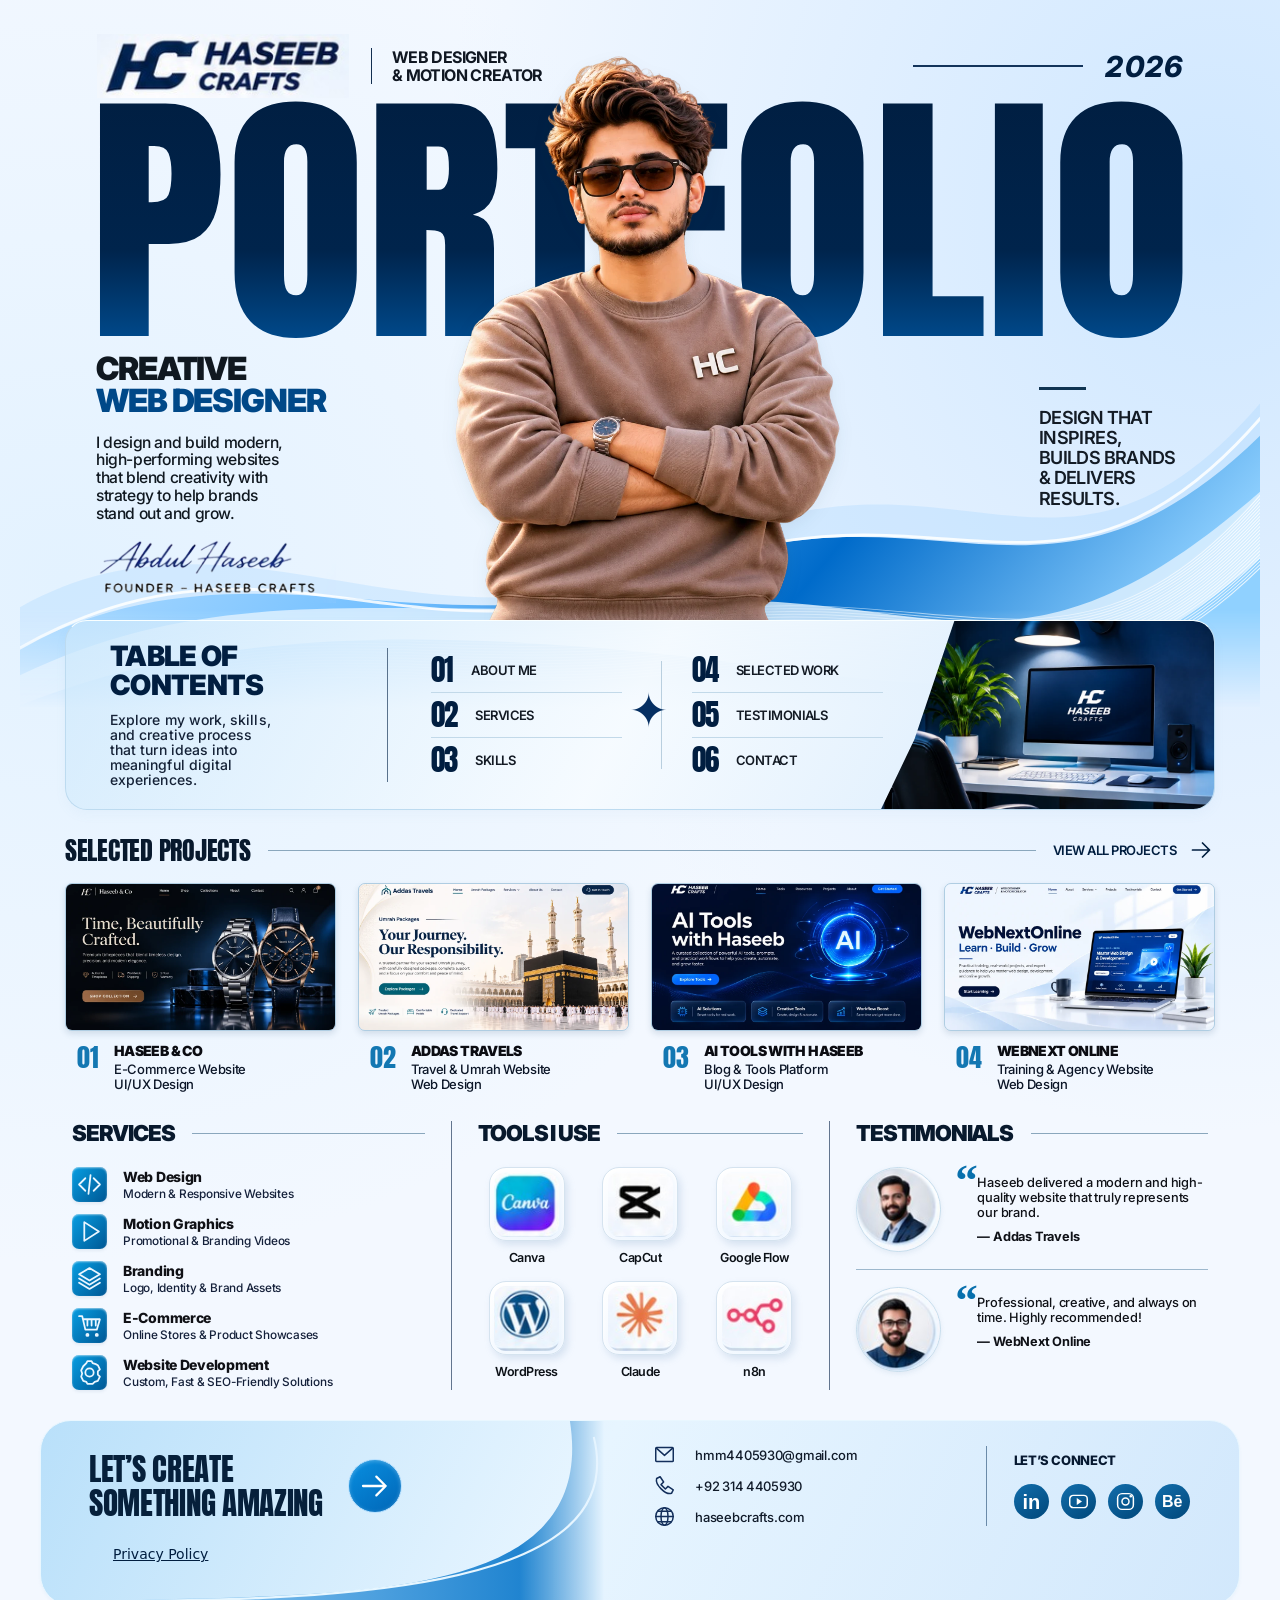
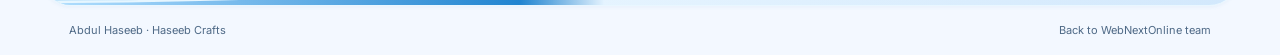
==== commit 4c4235ad: "Add website privacy policy and footer links" ====
--- a/abdul-haseeb/index.html
+++ b/abdul-haseeb/index.html
@@ -24,6 +24,6 @@
 <section class="tools" id="skills" aria-labelledby="tools-title"><div class="section-heading"><h2 id="tools-title">TOOLS I USE</h2><span class="heading-line"></span></div><ul class="tools-grid"><li><span class="tool-tile"><svg class="tool-art" viewBox="434 1147 68 70" role="img" aria-label="Canva logo"><image href="/assets/abdul-haseeb/portfolio.svg" width="1152" height="1536"/></svg></span><h3>Canva</h3></li><li><span class="tool-tile"><svg class="tool-art" viewBox="537 1147 68 70" role="img" aria-label="CapCut logo"><image href="/assets/abdul-haseeb/portfolio.svg" width="1152" height="1536"/></svg></span><h3>CapCut</h3></li><li><span class="tool-tile"><svg class="tool-art" viewBox="638 1147 69 70" role="img" aria-label="Google Flow logo"><image href="/assets/abdul-haseeb/portfolio.svg" width="1152" height="1536"/></svg></span><h3>Google Flow</h3></li><li><span class="tool-tile"><svg class="tool-art" viewBox="434 1261 69 71" role="img" aria-label="WordPress logo"><image href="/assets/abdul-haseeb/portfolio.svg" width="1152" height="1536"/></svg></span><h3>WordPress</h3></li><li><span class="tool-tile"><svg class="tool-art" viewBox="536 1261 70 71" role="img" aria-label="Claude logo"><image href="/assets/abdul-haseeb/portfolio.svg" width="1152" height="1536"/></svg></span><h3>Claude</h3></li><li><span class="tool-tile"><svg class="tool-art" viewBox="637 1261 72 71" role="img" aria-label="n8n logo"><image href="/assets/abdul-haseeb/portfolio.svg" width="1152" height="1536"/></svg></span><h3>n8n</h3></li></ul></section>
 <section class="testimonials" id="testimonials" aria-labelledby="testimonials-title"><div class="section-heading"><h2 id="testimonials-title">TESTIMONIALS</h2><span class="heading-line"></span></div><div class="testimonial"><div class="testimonial-avatar"><svg class="avatar-art" viewBox="771 1146 91 91" role="img" aria-label="Portrait accompanying the supplied Addas Travels testimonial"><image href="/assets/abdul-haseeb/portfolio.svg" width="1152" height="1536"/></svg></div><blockquote><span class="quote-mark" aria-hidden="true">“</span><p>Haseeb delivered a modern and high-quality website that truly represents our brand.</p><cite>— Addas Travels</cite></blockquote></div><div class="testimonial"><div class="testimonial-avatar"><svg class="avatar-art" viewBox="771 1256 91 91" role="img" aria-label="Portrait accompanying the supplied WebNext Online testimonial"><image href="/assets/abdul-haseeb/portfolio.svg" width="1152" height="1536"/></svg></div><blockquote><span class="quote-mark" aria-hidden="true">“</span><p>Professional, creative, and always on time. Highly recommended!</p><cite>— WebNext Online</cite></blockquote></div></section>
 </div>
-<footer class="contact" id="contact"><svg class="contact-wave" viewBox="0 0 550 160" preserveAspectRatio="none" aria-hidden="true"><defs><linearGradient id="footer-blue"><stop stop-color="#b4e0ff"/><stop offset="1" stop-color="#0372c7"/></linearGradient></defs><path d="M0 160C250 145 570 181 512-20H560V170H0" fill="url(#footer-blue)"/><path d="M0 158C250 156 580 159 540 14" fill="none" stroke="#e6f6ff" stroke-width="2"/></svg><div class="contact-invite"><h2>LET’S CREATE<br>SOMETHING AMAZING</h2><a class="contact-action" href="https://wa.me/923144405930?text=Hi%20Haseeb%2C%20I%20saw%20your%20WebNextOnline%20portfolio%20and%20would%20like%20to%20discuss%20a%20project." target="_blank" rel="noopener noreferrer" aria-label="Discuss a project with Abdul Haseeb on WhatsApp"><svg viewBox="0 0 24 24" fill="none" stroke="currentColor" stroke-width="1.7" stroke-linecap="round" stroke-linejoin="round" aria-hidden="true"><path d="M3 12h17m-7-7 7 7-7 7"/></svg></a></div><address class="contact-links"><a href="mailto:hmm4405930@gmail.com"><svg viewBox="0 0 24 24" fill="none" stroke="currentColor" stroke-width="1.7" stroke-linecap="round" stroke-linejoin="round" aria-hidden="true"><rect x="2" y="4" width="20" height="16" rx="1"/><path d="m3 5 9 8 9-8"/></svg><span>hmm4405930@gmail.com</span></a><a href="https://wa.me/923144405930" target="_blank" rel="noopener noreferrer"><svg viewBox="0 0 24 24" fill="none" stroke="currentColor" stroke-width="1.7" stroke-linecap="round" stroke-linejoin="round" aria-hidden="true"><path d="M7 2 3 4c-2 7 10 19 17 17l2-4-6-4-3 3-5-5 3-3z"/></svg><span>+92 314 4405930</span></a><a href="https://haseebcrafts.com/" target="_blank" rel="noopener noreferrer"><svg viewBox="0 0 24 24" fill="none" stroke="currentColor" stroke-width="1.7" stroke-linecap="round" stroke-linejoin="round" aria-hidden="true"><circle cx="12" cy="12" r="10"/><ellipse cx="12" cy="12" rx="4" ry="10"/><path d="M2 12h20M4 6h16M4 18h16"/></svg><span>haseebcrafts.com</span></a></address><div class="connect"><h3>LET’S CONNECT</h3><div class="socials" aria-label="Creative platforms"><span aria-label="LinkedIn" role="img">in</span><span aria-label="YouTube" role="img"><svg viewBox="0 0 24 24" fill="none" stroke="currentColor" stroke-width="1.7" stroke-linecap="round" stroke-linejoin="round" aria-hidden="true"><rect x="2" y="5" width="20" height="14" rx="4"/><path fill="currentColor" stroke="none" d="m10 8 6 4-6 4z"/></svg></span><span aria-label="Instagram" role="img"><svg viewBox="0 0 24 24" fill="none" stroke="currentColor" stroke-width="1.7" stroke-linecap="round" stroke-linejoin="round" aria-hidden="true"><rect x="3" y="3" width="18" height="18" rx="5"/><circle cx="12" cy="12" r="4"/><circle cx="18" cy="6" r=".7" fill="currentColor"/></svg></span><span aria-label="Behance" role="img">Bē</span></div></div></footer>
+<footer class="contact" id="contact"><svg class="contact-wave" viewBox="0 0 550 160" preserveAspectRatio="none" aria-hidden="true"><defs><linearGradient id="footer-blue"><stop stop-color="#b4e0ff"/><stop offset="1" stop-color="#0372c7"/></linearGradient></defs><path d="M0 160C250 145 570 181 512-20H560V170H0" fill="url(#footer-blue)"/><path d="M0 158C250 156 580 159 540 14" fill="none" stroke="#e6f6ff" stroke-width="2"/></svg><div class="contact-invite"><h2>LET’S CREATE<br>SOMETHING AMAZING</h2><a class="contact-action" href="https://wa.me/923144405930?text=Hi%20Haseeb%2C%20I%20saw%20your%20WebNextOnline%20portfolio%20and%20would%20like%20to%20discuss%20a%20project." target="_blank" rel="noopener noreferrer" aria-label="Discuss a project with Abdul Haseeb on WhatsApp"><svg viewBox="0 0 24 24" fill="none" stroke="currentColor" stroke-width="1.7" stroke-linecap="round" stroke-linejoin="round" aria-hidden="true"><path d="M3 12h17m-7-7 7 7-7 7"/></svg></a></div><address class="contact-links"><a href="mailto:hmm4405930@gmail.com"><svg viewBox="0 0 24 24" fill="none" stroke="currentColor" stroke-width="1.7" stroke-linecap="round" stroke-linejoin="round" aria-hidden="true"><rect x="2" y="4" width="20" height="16" rx="1"/><path d="m3 5 9 8 9-8"/></svg><span>hmm4405930@gmail.com</span></a><a href="https://wa.me/923144405930" target="_blank" rel="noopener noreferrer"><svg viewBox="0 0 24 24" fill="none" stroke="currentColor" stroke-width="1.7" stroke-linecap="round" stroke-linejoin="round" aria-hidden="true"><path d="M7 2 3 4c-2 7 10 19 17 17l2-4-6-4-3 3-5-5 3-3z"/></svg><span>+92 314 4405930</span></a><a href="https://haseebcrafts.com/" target="_blank" rel="noopener noreferrer"><svg viewBox="0 0 24 24" fill="none" stroke="currentColor" stroke-width="1.7" stroke-linecap="round" stroke-linejoin="round" aria-hidden="true"><circle cx="12" cy="12" r="10"/><ellipse cx="12" cy="12" rx="4" ry="10"/><path d="M2 12h20M4 6h16M4 18h16"/></svg><span>haseebcrafts.com</span></a></address><div class="connect"><h3>LET’S CONNECT</h3><div class="socials" aria-label="Creative platforms"><span aria-label="LinkedIn" role="img">in</span><span aria-label="YouTube" role="img"><svg viewBox="0 0 24 24" fill="none" stroke="currentColor" stroke-width="1.7" stroke-linecap="round" stroke-linejoin="round" aria-hidden="true"><rect x="2" y="5" width="20" height="14" rx="4"/><path fill="currentColor" stroke="none" d="m10 8 6 4-6 4z"/></svg></span><span aria-label="Instagram" role="img"><svg viewBox="0 0 24 24" fill="none" stroke="currentColor" stroke-width="1.7" stroke-linecap="round" stroke-linejoin="round" aria-hidden="true"><rect x="3" y="3" width="18" height="18" rx="5"/><circle cx="12" cy="12" r="4"/><circle cx="18" cy="6" r=".7" fill="currentColor"/></svg></span><span aria-label="Behance" role="img">Bē</span></div></div><a href="/privacy-policy/" style="display:inline-block;position:relative;z-index:1;margin:16px 24px;color:inherit;font:14px/1.6 system-ui,sans-serif;text-decoration:underline">Privacy Policy</a></footer>
 <div class="page-bottom"><span>Abdul Haseeb · Haseeb Crafts</span><a href="/#team">Back to WebNextOnline team</a></div>
 </main></body></html>
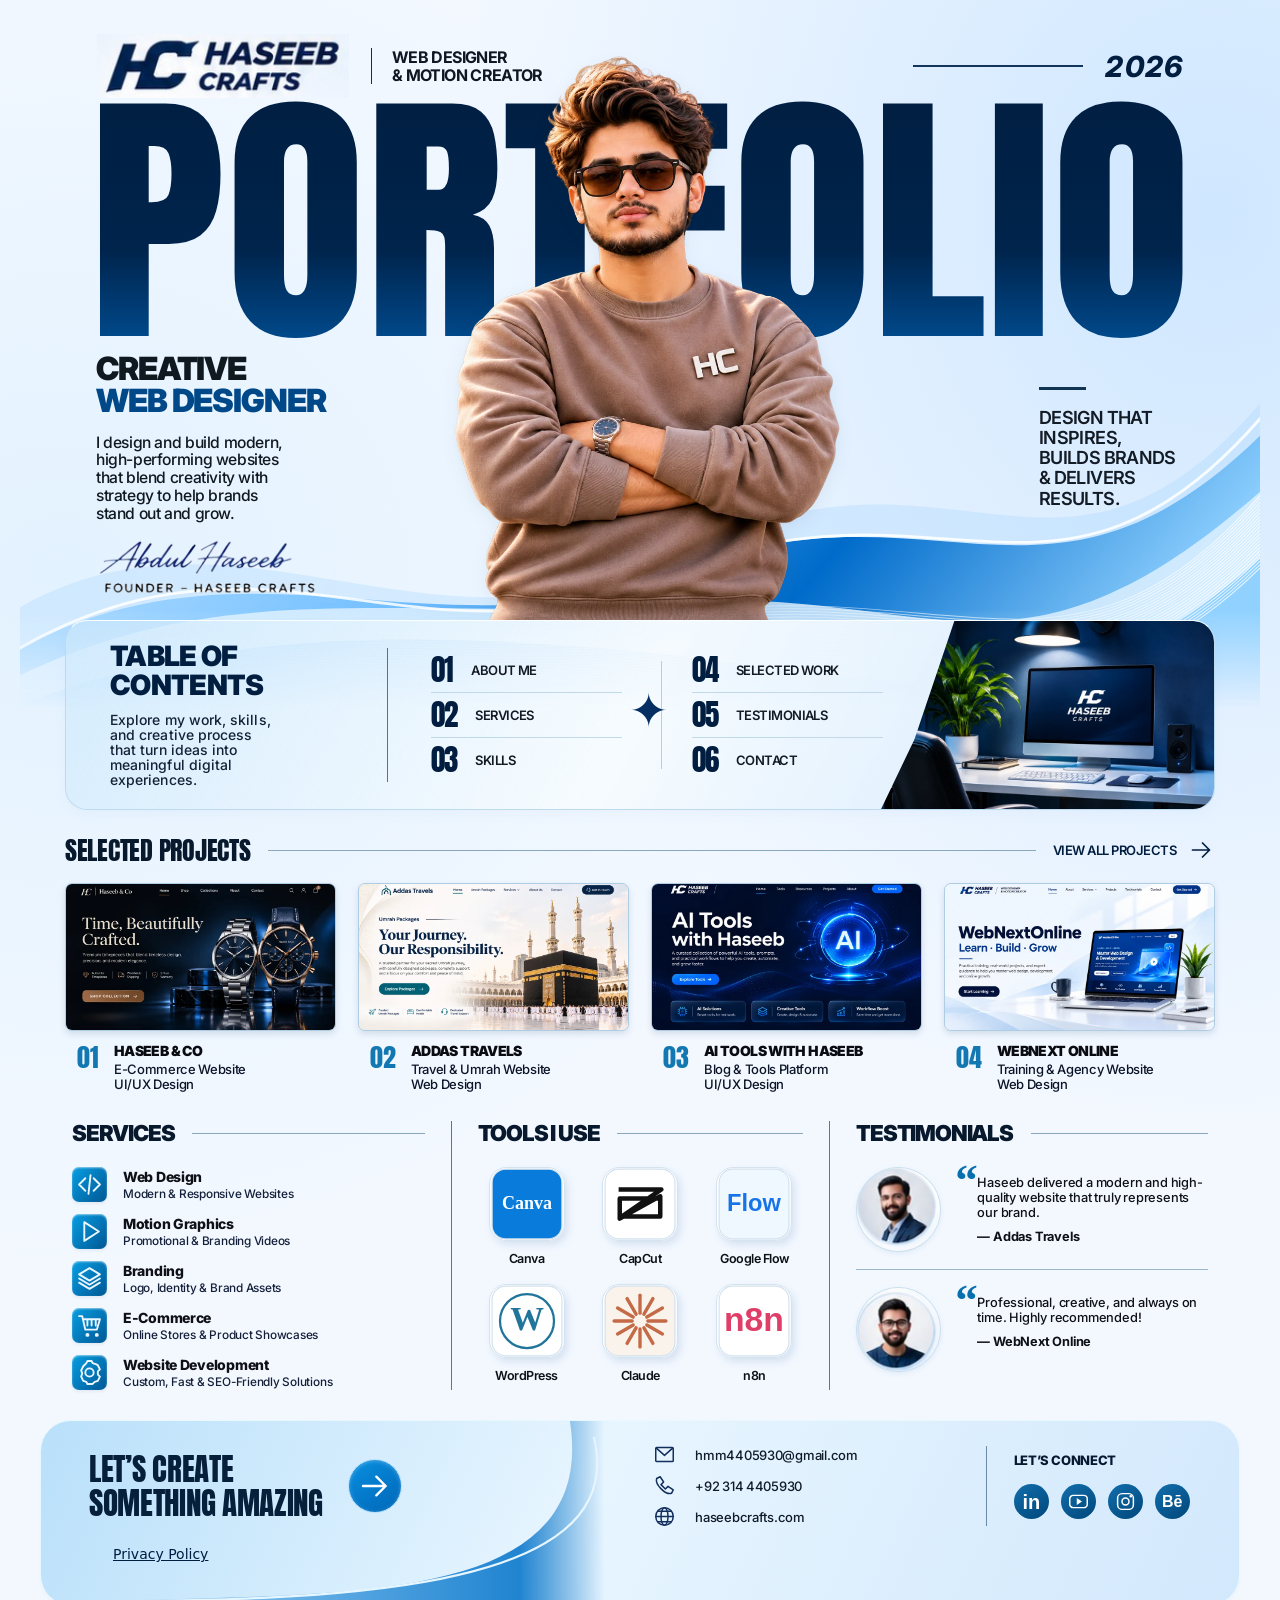
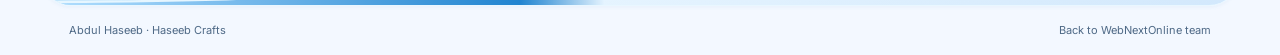
==== commit 6fd0e1cc: "Add shared portfolio animations and crisp vector tool icons" ====
--- a/abdul-haseeb/index.html
+++ b/abdul-haseeb/index.html
@@ -6,7 +6,7 @@
 <meta property="og:title" content="Abdul Haseeb — Haseeb Crafts Portfolio 2026"><meta property="og:description" content="Creative web designer and motion creator. Design that inspires, builds brands and delivers results."><meta property="og:type" content="profile"><meta property="og:url" content="https://webnextonline.com/abdul-haseeb/">
 <link rel="preconnect" href="https://fonts.googleapis.com"><link rel="preconnect" href="https://fonts.gstatic.com" crossorigin><link href="https://fonts.googleapis.com/css2?family=Anton&amp;family=Inter:wght@400;500;600;700;800;900&amp;display=swap" rel="stylesheet">
 <link rel="stylesheet" href="/assets/abdul-haseeb/reference.css"><script src="/assets/abdul-haseeb/reference.js" defer></script>
-</head><body><a class="skip" href="#portfolio">Skip to portfolio</a>
+<link rel="stylesheet" href="/assets/portfolio/motion.css?v=1"><script src="/assets/portfolio/motion.js?v=1" defer></script></head><body><a class="skip" href="#portfolio">Skip to portfolio</a>
 <main class="portfolio-page" id="portfolio">
 <header class="masthead"><a class="hc-brand" href="https://haseebcrafts.com/" target="_blank" rel="noopener noreferrer" aria-label="Haseeb Crafts"><svg class="logo-art" viewBox="76 32 265 68" role="img" aria-label="Haseeb Crafts logo"><image href="/assets/abdul-haseeb/portfolio.svg" width="1152" height="1536"/></svg></a><div class="profession">WEB DESIGNER<br>&amp; MOTION CREATOR</div><div class="edition"><span></span><b>2026</b></div></header>
 <section class="hero" id="about" aria-labelledby="page-title">
@@ -21,7 +21,7 @@
 <section class="selected-projects" id="work" aria-labelledby="work-title"><div class="section-heading"><h2 id="work-title">SELECTED PROJECTS</h2><span class="heading-line"></span><a href="https://haseebcrafts.com/work/" target="_blank" rel="noopener noreferrer">VIEW ALL PROJECTS <svg viewBox="0 0 24 24" fill="none" stroke="currentColor" stroke-width="1.7" stroke-linecap="round" stroke-linejoin="round" aria-hidden="true"><path d="M3 12h17m-7-7 7 7-7 7"/></svg></a></div><div class="project-grid"><article class="project"><a class="project-image" href="https://haseebcrafts.com/work/haseeb-co/" target="_blank" rel="noopener noreferrer" aria-label="Explore HASEEB &amp; CO"><img src="/assets/abdul-haseeb/project-watches.svg" alt="HASEEB &amp; CO website design preview" width="960" height="540" loading="lazy"></a><div class="project-info"><span class="project-number">01</span><div><h3>HASEEB &amp; CO</h3><p>E-Commerce Website<br>UI/UX Design</p></div></div></article><article class="project"><a class="project-image" href="https://addastravels.com/" target="_blank" rel="noopener noreferrer" aria-label="Explore ADDAS TRAVELS"><img src="/assets/abdul-haseeb/project-addas.svg" alt="ADDAS TRAVELS website design preview" width="960" height="540" loading="lazy"></a><div class="project-info"><span class="project-number">02</span><div><h3>ADDAS TRAVELS</h3><p>Travel &amp; Umrah Website<br>Web Design</p></div></div></article><article class="project"><a class="project-image" href="https://haseebcrafts.com/" target="_blank" rel="noopener noreferrer" aria-label="Explore AI TOOLS WITH HASEEB"><img src="/assets/abdul-haseeb/project-ai.svg" alt="AI TOOLS WITH HASEEB website design preview" width="960" height="540" loading="lazy"></a><div class="project-info"><span class="project-number">03</span><div><h3>AI TOOLS WITH HASEEB</h3><p>Blog &amp; Tools Platform<br>UI/UX Design</p></div></div></article><article class="project"><a class="project-image" href="/" aria-label="Explore WEBNEXT ONLINE"><img src="/assets/abdul-haseeb/project-webnext.svg" alt="WEBNEXT ONLINE website design preview" width="960" height="540" loading="lazy"></a><div class="project-info"><span class="project-number">04</span><div><h3>WEBNEXT ONLINE</h3><p>Training &amp; Agency Website<br>Web Design</p></div></div></article></div></section>
 <div class="details-grid">
 <section class="services" id="services" aria-labelledby="services-title"><div class="section-heading"><h2 id="services-title">SERVICES</h2><span class="heading-line"></span></div><ul class="service-list"><li><span class="service-symbol"><svg viewBox="0 0 24 24" fill="none" stroke="currentColor" stroke-width="1.7" stroke-linecap="round" stroke-linejoin="round" aria-hidden="true"><path d="m8 6-6 6 6 6m8-12 6 6-6 6m-3-15-2 18"/></svg></span><div><h3>Web Design</h3><p>Modern &amp; Responsive Websites</p></div></li><li><span class="service-symbol"><svg viewBox="0 0 24 24" fill="none" stroke="currentColor" stroke-width="1.7" stroke-linecap="round" stroke-linejoin="round" aria-hidden="true"><path d="m7 3 14 9L7 21z"/></svg></span><div><h3>Motion Graphics</h3><p>Promotional &amp; Branding Videos</p></div></li><li><span class="service-symbol"><svg viewBox="0 0 24 24" fill="none" stroke="currentColor" stroke-width="1.7" stroke-linecap="round" stroke-linejoin="round" aria-hidden="true"><path d="m12 2 10 6-10 6L2 8zM2 12l10 6 10-6M2 16l10 6 10-6"/></svg></span><div><h3>Branding</h3><p>Logo, Identity &amp; Brand Assets</p></div></li><li><span class="service-symbol"><svg viewBox="0 0 24 24" fill="none" stroke="currentColor" stroke-width="1.7" stroke-linecap="round" stroke-linejoin="round" aria-hidden="true"><path d="M2 3h3l3 13h11l3-10H6m4 1v5m4-5v5m4-5v5"/><circle cx="10" cy="21" r="1"/><circle cx="19" cy="21" r="1"/></svg></span><div><h3>E-Commerce</h3><p>Online Stores &amp; Product Showcases</p></div></li><li><span class="service-symbol"><svg viewBox="0 0 24 24" fill="none" stroke="currentColor" stroke-width="1.7" stroke-linecap="round" stroke-linejoin="round" aria-hidden="true"><path d="m9 3 1-2h4l1 2 3 1 2 1 2 4-2 2v3l2 2-2 4-3 1-2 2h-5l-1-2-3-1-2-4 1-3-1-3 2-4z"/><circle cx="12" cy="12" r="4"/></svg></span><div><h3>Website Development</h3><p>Custom, Fast &amp; SEO-Friendly Solutions</p></div></li></ul></section>
-<section class="tools" id="skills" aria-labelledby="tools-title"><div class="section-heading"><h2 id="tools-title">TOOLS I USE</h2><span class="heading-line"></span></div><ul class="tools-grid"><li><span class="tool-tile"><svg class="tool-art" viewBox="434 1147 68 70" role="img" aria-label="Canva logo"><image href="/assets/abdul-haseeb/portfolio.svg" width="1152" height="1536"/></svg></span><h3>Canva</h3></li><li><span class="tool-tile"><svg class="tool-art" viewBox="537 1147 68 70" role="img" aria-label="CapCut logo"><image href="/assets/abdul-haseeb/portfolio.svg" width="1152" height="1536"/></svg></span><h3>CapCut</h3></li><li><span class="tool-tile"><svg class="tool-art" viewBox="638 1147 69 70" role="img" aria-label="Google Flow logo"><image href="/assets/abdul-haseeb/portfolio.svg" width="1152" height="1536"/></svg></span><h3>Google Flow</h3></li><li><span class="tool-tile"><svg class="tool-art" viewBox="434 1261 69 71" role="img" aria-label="WordPress logo"><image href="/assets/abdul-haseeb/portfolio.svg" width="1152" height="1536"/></svg></span><h3>WordPress</h3></li><li><span class="tool-tile"><svg class="tool-art" viewBox="536 1261 70 71" role="img" aria-label="Claude logo"><image href="/assets/abdul-haseeb/portfolio.svg" width="1152" height="1536"/></svg></span><h3>Claude</h3></li><li><span class="tool-tile"><svg class="tool-art" viewBox="637 1261 72 71" role="img" aria-label="n8n logo"><image href="/assets/abdul-haseeb/portfolio.svg" width="1152" height="1536"/></svg></span><h3>n8n</h3></li></ul></section>
+<section class="tools" id="skills" aria-labelledby="tools-title"><div class="section-heading"><h2 id="tools-title">TOOLS I USE</h2><span class="heading-line"></span></div><ul class="tools-grid"><li><span class="tool-tile"><svg class="tool-art crisp-tool" viewBox="0 0 64 64" role="img" aria-label="Canva tool icon"><rect x="1" y="1" width="62" height="62" rx="12" fill="#087bdb" stroke="#d3e2ee"/><text x="32" y="33" dominant-baseline="middle" text-anchor="middle" fill="#fff" font-family="Georgia,serif" font-size="16" font-weight="700">Canva</text></svg></span><h3>Canva</h3></li><li><span class="tool-tile"><svg class="tool-art crisp-tool" viewBox="0 0 64 64" role="img" aria-label="CapCut tool icon"><rect x="1" y="1" width="62" height="62" rx="12" fill="#fff" stroke="#d3e2ee"/><path d="M13 19h38L16 43h34V25L14 45V27h37" fill="none" stroke="#111" stroke-width="4" stroke-linejoin="round"/></svg></span><h3>CapCut</h3></li><li><span class="tool-tile"><svg class="tool-art crisp-tool" viewBox="0 0 64 64" role="img" aria-label="Google Flow tool icon"><rect x="1" y="1" width="62" height="62" rx="12" fill="#eff7ff" stroke="#d3e2ee"/><text x="32" y="33" dominant-baseline="middle" text-anchor="middle" fill="#1674e8" font-family="Arial,sans-serif" font-size="21" font-weight="700">Flow</text></svg></span><h3>Google Flow</h3></li><li><span class="tool-tile"><svg class="tool-art crisp-tool" viewBox="0 0 64 64" role="img" aria-label="WordPress tool icon"><rect x="1" y="1" width="62" height="62" rx="12" fill="#fff" stroke="#d3e2ee"/><circle cx="32" cy="32" r="24" fill="none" stroke="#21759b" stroke-width="2"/><text x="32" y="33" dominant-baseline="middle" text-anchor="middle" fill="#21759b" font-family="Georgia,serif" font-size="30" font-weight="700">W</text></svg></span><h3>WordPress</h3></li><li><span class="tool-tile"><svg class="tool-art crisp-tool" viewBox="0 0 64 64" role="img" aria-label="Claude tool icon"><rect x="1" y="1" width="62" height="62" rx="12" fill="#faf3eb" stroke="#d3e2ee"/><g stroke="#c56a47" stroke-width="3" stroke-linecap="round"><path d="M39.00 32.00L55.00 32.00"/><path d="M38.06 35.50L51.92 43.50"/><path d="M35.50 38.06L43.50 51.92"/><path d="M32.00 39.00L32.00 55.00"/><path d="M28.50 38.06L20.50 51.92"/><path d="M25.94 35.50L12.08 43.50"/><path d="M25.00 32.00L9.00 32.00"/><path d="M25.94 28.50L12.08 20.50"/><path d="M28.50 25.94L20.50 12.08"/><path d="M32.00 25.00L32.00 9.00"/><path d="M35.50 25.94L43.50 12.08"/><path d="M38.06 28.50L51.92 20.50"/></g></svg></span><h3>Claude</h3></li><li><span class="tool-tile"><svg class="tool-art crisp-tool" viewBox="0 0 64 64" role="img" aria-label="n8n tool icon"><rect x="1" y="1" width="62" height="62" rx="12" fill="#fff" stroke="#d3e2ee"/><text x="32" y="33" dominant-baseline="middle" text-anchor="middle" fill="#df3e68" font-family="Arial,sans-serif" font-size="30" font-weight="700">n8n</text></svg></span><h3>n8n</h3></li></ul></section>
 <section class="testimonials" id="testimonials" aria-labelledby="testimonials-title"><div class="section-heading"><h2 id="testimonials-title">TESTIMONIALS</h2><span class="heading-line"></span></div><div class="testimonial"><div class="testimonial-avatar"><svg class="avatar-art" viewBox="771 1146 91 91" role="img" aria-label="Portrait accompanying the supplied Addas Travels testimonial"><image href="/assets/abdul-haseeb/portfolio.svg" width="1152" height="1536"/></svg></div><blockquote><span class="quote-mark" aria-hidden="true">“</span><p>Haseeb delivered a modern and high-quality website that truly represents our brand.</p><cite>— Addas Travels</cite></blockquote></div><div class="testimonial"><div class="testimonial-avatar"><svg class="avatar-art" viewBox="771 1256 91 91" role="img" aria-label="Portrait accompanying the supplied WebNext Online testimonial"><image href="/assets/abdul-haseeb/portfolio.svg" width="1152" height="1536"/></svg></div><blockquote><span class="quote-mark" aria-hidden="true">“</span><p>Professional, creative, and always on time. Highly recommended!</p><cite>— WebNext Online</cite></blockquote></div></section>
 </div>
 <footer class="contact" id="contact"><svg class="contact-wave" viewBox="0 0 550 160" preserveAspectRatio="none" aria-hidden="true"><defs><linearGradient id="footer-blue"><stop stop-color="#b4e0ff"/><stop offset="1" stop-color="#0372c7"/></linearGradient></defs><path d="M0 160C250 145 570 181 512-20H560V170H0" fill="url(#footer-blue)"/><path d="M0 158C250 156 580 159 540 14" fill="none" stroke="#e6f6ff" stroke-width="2"/></svg><div class="contact-invite"><h2>LET’S CREATE<br>SOMETHING AMAZING</h2><a class="contact-action" href="https://wa.me/923144405930?text=Hi%20Haseeb%2C%20I%20saw%20your%20WebNextOnline%20portfolio%20and%20would%20like%20to%20discuss%20a%20project." target="_blank" rel="noopener noreferrer" aria-label="Discuss a project with Abdul Haseeb on WhatsApp"><svg viewBox="0 0 24 24" fill="none" stroke="currentColor" stroke-width="1.7" stroke-linecap="round" stroke-linejoin="round" aria-hidden="true"><path d="M3 12h17m-7-7 7 7-7 7"/></svg></a></div><address class="contact-links"><a href="mailto:hmm4405930@gmail.com"><svg viewBox="0 0 24 24" fill="none" stroke="currentColor" stroke-width="1.7" stroke-linecap="round" stroke-linejoin="round" aria-hidden="true"><rect x="2" y="4" width="20" height="16" rx="1"/><path d="m3 5 9 8 9-8"/></svg><span>hmm4405930@gmail.com</span></a><a href="https://wa.me/923144405930" target="_blank" rel="noopener noreferrer"><svg viewBox="0 0 24 24" fill="none" stroke="currentColor" stroke-width="1.7" stroke-linecap="round" stroke-linejoin="round" aria-hidden="true"><path d="M7 2 3 4c-2 7 10 19 17 17l2-4-6-4-3 3-5-5 3-3z"/></svg><span>+92 314 4405930</span></a><a href="https://haseebcrafts.com/" target="_blank" rel="noopener noreferrer"><svg viewBox="0 0 24 24" fill="none" stroke="currentColor" stroke-width="1.7" stroke-linecap="round" stroke-linejoin="round" aria-hidden="true"><circle cx="12" cy="12" r="10"/><ellipse cx="12" cy="12" rx="4" ry="10"/><path d="M2 12h20M4 6h16M4 18h16"/></svg><span>haseebcrafts.com</span></a></address><div class="connect"><h3>LET’S CONNECT</h3><div class="socials" aria-label="Creative platforms"><span aria-label="LinkedIn" role="img">in</span><span aria-label="YouTube" role="img"><svg viewBox="0 0 24 24" fill="none" stroke="currentColor" stroke-width="1.7" stroke-linecap="round" stroke-linejoin="round" aria-hidden="true"><rect x="2" y="5" width="20" height="14" rx="4"/><path fill="currentColor" stroke="none" d="m10 8 6 4-6 4z"/></svg></span><span aria-label="Instagram" role="img"><svg viewBox="0 0 24 24" fill="none" stroke="currentColor" stroke-width="1.7" stroke-linecap="round" stroke-linejoin="round" aria-hidden="true"><rect x="3" y="3" width="18" height="18" rx="5"/><circle cx="12" cy="12" r="4"/><circle cx="18" cy="6" r=".7" fill="currentColor"/></svg></span><span aria-label="Behance" role="img">Bē</span></div></div><a href="/privacy-policy/" style="display:inline-block;position:relative;z-index:1;margin:16px 24px;color:inherit;font:14px/1.6 system-ui,sans-serif;text-decoration:underline">Privacy Policy</a></footer>
--- a/assets/portfolio/motion.css
+++ b/assets/portfolio/motion.css
@@ -0,0 +1,2 @@
+.portfolio-title{animation:portfolio-title-in 1s both}.hero-person{animation:portfolio-float 7s ease-in-out infinite}.hero-wave>path:nth-of-type(1){animation:portfolio-wave 12s ease-in-out infinite reverse}.hero-wave>path:nth-of-type(2){animation:portfolio-wave 9s ease-in-out infinite}.contact-action{animation:portfolio-pulse 3s infinite;transition:box-shadow .3s,background .3s}.contact-action:hover{box-shadow:0 0 0 8px #007ac425}.contact-action svg{transition:translate .25s}.contact-action:hover svg{translate:4px 0}.tool-tile,.service-symbol,.approach-symbol,.socials>span{transition:translate .3s,box-shadow .3s}.tools-grid li:hover .tool-tile{translate:0 -7px;box-shadow:0 10px 20px #086cb526}.service-list li:hover .service-symbol,.approach-list li:hover .approach-symbol,.socials>span:hover{translate:0 -4px}.contents-nav a{transition:translate .25s,color .25s}.contents-nav a:hover{translate:4px 0}.project-image{transition:box-shadow .3s,translate .3s}.project-image:hover{translate:0 -4px;box-shadow:0 12px 24px #164e8326}.pf-motion-ready .pf-reveal{opacity:0;translate:0 22px;transition:opacity .7s,translate .7s;transition-delay:var(--pf-delay,0ms)}.pf-motion-ready .pf-reveal.pf-visible{opacity:1;translate:0 0}@keyframes portfolio-title-in{from{opacity:0;translate:0 22px}to{opacity:1;translate:0 0}}@keyframes portfolio-float{50%{translate:0 -7px}}@keyframes portfolio-wave{50%{translate:12px 6px}}@keyframes portfolio-pulse{50%{box-shadow:0 0 0 7px #0785d514}}@media(prefers-reduced-motion:reduce){.portfolio-title,.hero-person,.hero-wave>path,.contact-action{animation:none!important}.pf-motion-ready .pf-reveal{opacity:1;translate:none;transition:none}.tool-tile,.service-symbol,.approach-symbol,.socials>span,.project-image,.contents-nav a{transition:none}}
+.crisp-tool{display:block;width:100%;height:100%;overflow:hidden;filter:none!important;opacity:1;shape-rendering:geometricPrecision}.tool-tile .crisp-tool{width:100%;height:100%;max-width:100%}.tool-tile,.tile{overflow:hidden}.contact-action svg,.cta svg,.service-symbol svg,.approach-symbol svg,.icon svg{filter:none!important;opacity:1;shape-rendering:geometricPrecision}.contact-action svg,.service-symbol svg,.approach-symbol svg,.icon svg{stroke-width:1.8}.tools-grid h3,.tools h3{line-height:1.35;overflow-wrap:anywhere}.tile svg{transform:none}
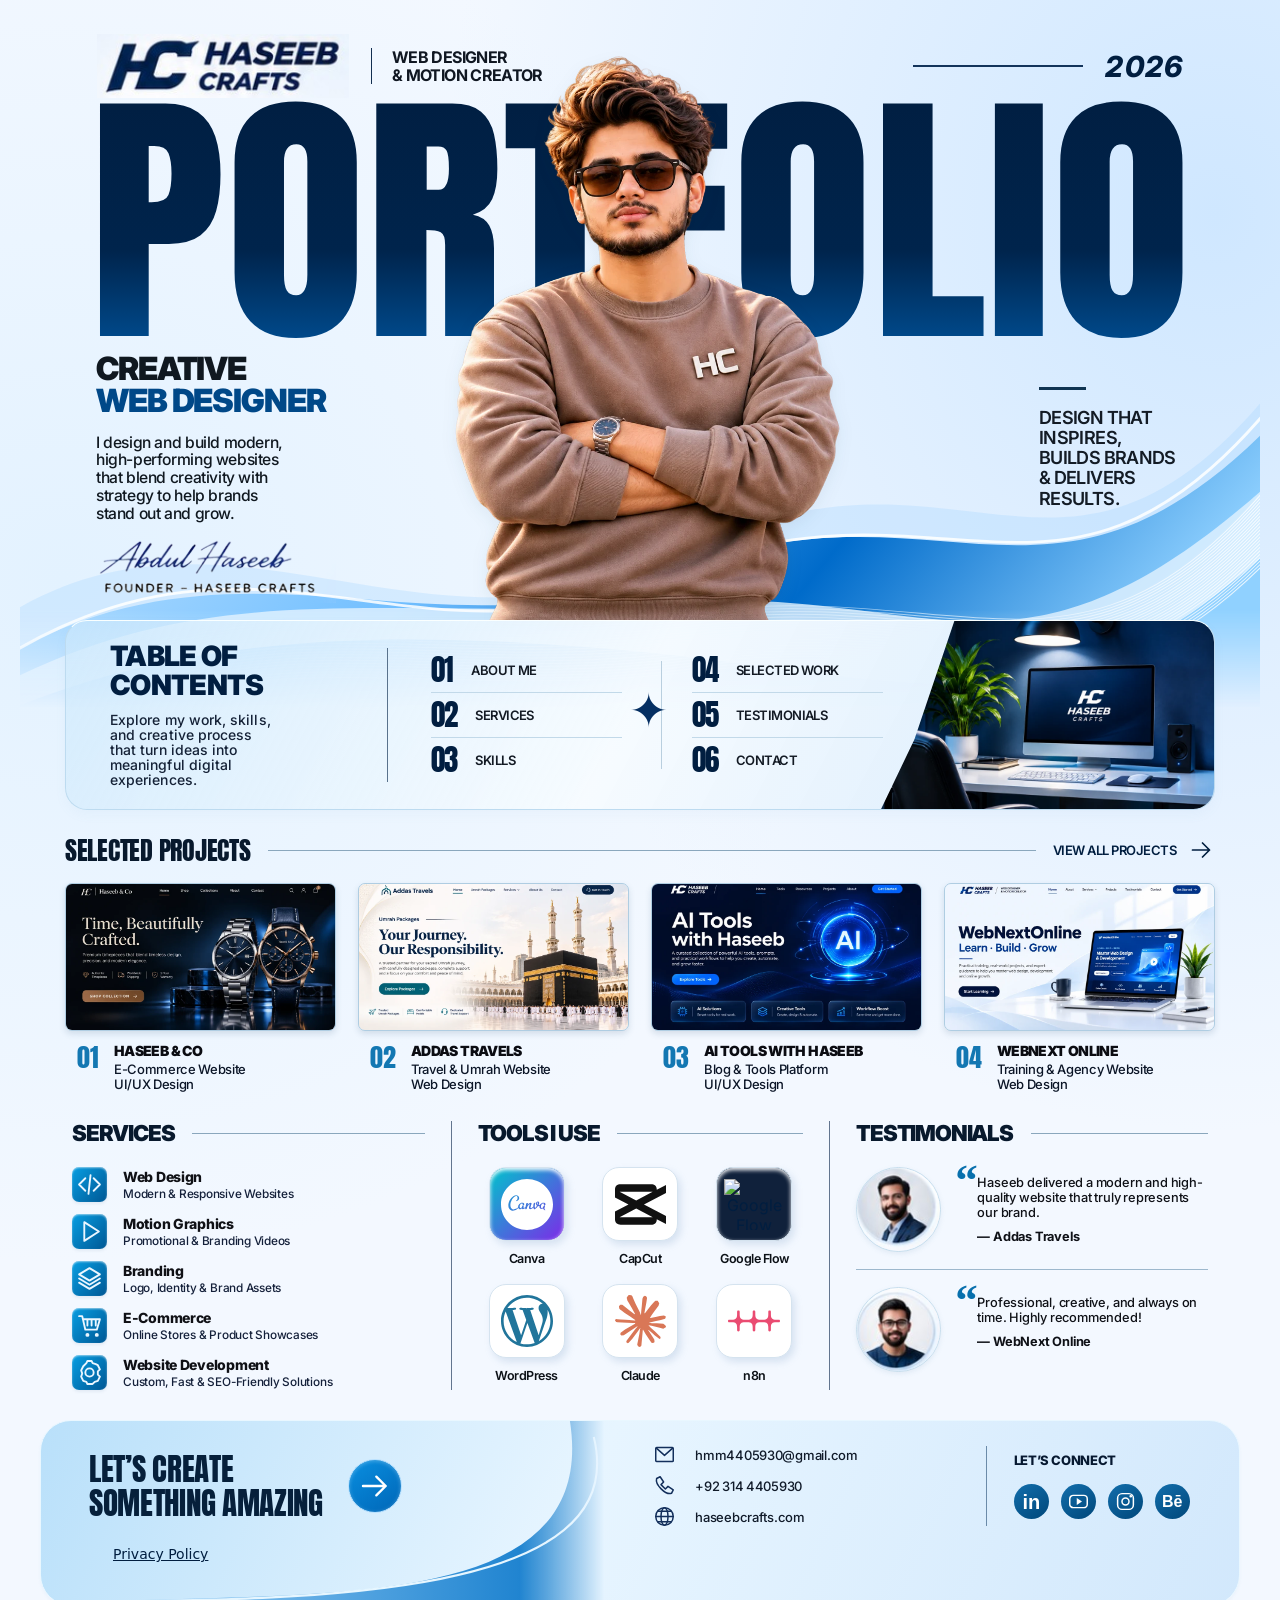
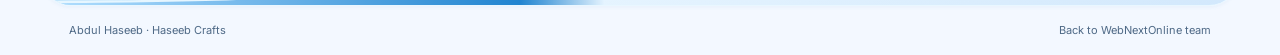
==== commit 4460c276: "Use sourced brand logo images and match Taimoor portfolio to shared design" ====
--- a/abdul-haseeb/index.html
+++ b/abdul-haseeb/index.html
@@ -6,7 +6,7 @@
 <meta property="og:title" content="Abdul Haseeb — Haseeb Crafts Portfolio 2026"><meta property="og:description" content="Creative web designer and motion creator. Design that inspires, builds brands and delivers results."><meta property="og:type" content="profile"><meta property="og:url" content="https://webnextonline.com/abdul-haseeb/">
 <link rel="preconnect" href="https://fonts.googleapis.com"><link rel="preconnect" href="https://fonts.gstatic.com" crossorigin><link href="https://fonts.googleapis.com/css2?family=Anton&amp;family=Inter:wght@400;500;600;700;800;900&amp;display=swap" rel="stylesheet">
 <link rel="stylesheet" href="/assets/abdul-haseeb/reference.css"><script src="/assets/abdul-haseeb/reference.js" defer></script>
-<link rel="stylesheet" href="/assets/portfolio/motion.css?v=1"><script src="/assets/portfolio/motion.js?v=1" defer></script></head><body><a class="skip" href="#portfolio">Skip to portfolio</a>
+<link rel="stylesheet" href="/assets/portfolio/motion.css?v=2"><script src="/assets/portfolio/motion.js?v=1" defer></script></head><body><a class="skip" href="#portfolio">Skip to portfolio</a>
 <main class="portfolio-page" id="portfolio">
 <header class="masthead"><a class="hc-brand" href="https://haseebcrafts.com/" target="_blank" rel="noopener noreferrer" aria-label="Haseeb Crafts"><svg class="logo-art" viewBox="76 32 265 68" role="img" aria-label="Haseeb Crafts logo"><image href="/assets/abdul-haseeb/portfolio.svg" width="1152" height="1536"/></svg></a><div class="profession">WEB DESIGNER<br>&amp; MOTION CREATOR</div><div class="edition"><span></span><b>2026</b></div></header>
 <section class="hero" id="about" aria-labelledby="page-title">
@@ -21,7 +21,7 @@
 <section class="selected-projects" id="work" aria-labelledby="work-title"><div class="section-heading"><h2 id="work-title">SELECTED PROJECTS</h2><span class="heading-line"></span><a href="https://haseebcrafts.com/work/" target="_blank" rel="noopener noreferrer">VIEW ALL PROJECTS <svg viewBox="0 0 24 24" fill="none" stroke="currentColor" stroke-width="1.7" stroke-linecap="round" stroke-linejoin="round" aria-hidden="true"><path d="M3 12h17m-7-7 7 7-7 7"/></svg></a></div><div class="project-grid"><article class="project"><a class="project-image" href="https://haseebcrafts.com/work/haseeb-co/" target="_blank" rel="noopener noreferrer" aria-label="Explore HASEEB &amp; CO"><img src="/assets/abdul-haseeb/project-watches.svg" alt="HASEEB &amp; CO website design preview" width="960" height="540" loading="lazy"></a><div class="project-info"><span class="project-number">01</span><div><h3>HASEEB &amp; CO</h3><p>E-Commerce Website<br>UI/UX Design</p></div></div></article><article class="project"><a class="project-image" href="https://addastravels.com/" target="_blank" rel="noopener noreferrer" aria-label="Explore ADDAS TRAVELS"><img src="/assets/abdul-haseeb/project-addas.svg" alt="ADDAS TRAVELS website design preview" width="960" height="540" loading="lazy"></a><div class="project-info"><span class="project-number">02</span><div><h3>ADDAS TRAVELS</h3><p>Travel &amp; Umrah Website<br>Web Design</p></div></div></article><article class="project"><a class="project-image" href="https://haseebcrafts.com/" target="_blank" rel="noopener noreferrer" aria-label="Explore AI TOOLS WITH HASEEB"><img src="/assets/abdul-haseeb/project-ai.svg" alt="AI TOOLS WITH HASEEB website design preview" width="960" height="540" loading="lazy"></a><div class="project-info"><span class="project-number">03</span><div><h3>AI TOOLS WITH HASEEB</h3><p>Blog &amp; Tools Platform<br>UI/UX Design</p></div></div></article><article class="project"><a class="project-image" href="/" aria-label="Explore WEBNEXT ONLINE"><img src="/assets/abdul-haseeb/project-webnext.svg" alt="WEBNEXT ONLINE website design preview" width="960" height="540" loading="lazy"></a><div class="project-info"><span class="project-number">04</span><div><h3>WEBNEXT ONLINE</h3><p>Training &amp; Agency Website<br>Web Design</p></div></div></article></div></section>
 <div class="details-grid">
 <section class="services" id="services" aria-labelledby="services-title"><div class="section-heading"><h2 id="services-title">SERVICES</h2><span class="heading-line"></span></div><ul class="service-list"><li><span class="service-symbol"><svg viewBox="0 0 24 24" fill="none" stroke="currentColor" stroke-width="1.7" stroke-linecap="round" stroke-linejoin="round" aria-hidden="true"><path d="m8 6-6 6 6 6m8-12 6 6-6 6m-3-15-2 18"/></svg></span><div><h3>Web Design</h3><p>Modern &amp; Responsive Websites</p></div></li><li><span class="service-symbol"><svg viewBox="0 0 24 24" fill="none" stroke="currentColor" stroke-width="1.7" stroke-linecap="round" stroke-linejoin="round" aria-hidden="true"><path d="m7 3 14 9L7 21z"/></svg></span><div><h3>Motion Graphics</h3><p>Promotional &amp; Branding Videos</p></div></li><li><span class="service-symbol"><svg viewBox="0 0 24 24" fill="none" stroke="currentColor" stroke-width="1.7" stroke-linecap="round" stroke-linejoin="round" aria-hidden="true"><path d="m12 2 10 6-10 6L2 8zM2 12l10 6 10-6M2 16l10 6 10-6"/></svg></span><div><h3>Branding</h3><p>Logo, Identity &amp; Brand Assets</p></div></li><li><span class="service-symbol"><svg viewBox="0 0 24 24" fill="none" stroke="currentColor" stroke-width="1.7" stroke-linecap="round" stroke-linejoin="round" aria-hidden="true"><path d="M2 3h3l3 13h11l3-10H6m4 1v5m4-5v5m4-5v5"/><circle cx="10" cy="21" r="1"/><circle cx="19" cy="21" r="1"/></svg></span><div><h3>E-Commerce</h3><p>Online Stores &amp; Product Showcases</p></div></li><li><span class="service-symbol"><svg viewBox="0 0 24 24" fill="none" stroke="currentColor" stroke-width="1.7" stroke-linecap="round" stroke-linejoin="round" aria-hidden="true"><path d="m9 3 1-2h4l1 2 3 1 2 1 2 4-2 2v3l2 2-2 4-3 1-2 2h-5l-1-2-3-1-2-4 1-3-1-3 2-4z"/><circle cx="12" cy="12" r="4"/></svg></span><div><h3>Website Development</h3><p>Custom, Fast &amp; SEO-Friendly Solutions</p></div></li></ul></section>
-<section class="tools" id="skills" aria-labelledby="tools-title"><div class="section-heading"><h2 id="tools-title">TOOLS I USE</h2><span class="heading-line"></span></div><ul class="tools-grid"><li><span class="tool-tile"><svg class="tool-art crisp-tool" viewBox="0 0 64 64" role="img" aria-label="Canva tool icon"><rect x="1" y="1" width="62" height="62" rx="12" fill="#087bdb" stroke="#d3e2ee"/><text x="32" y="33" dominant-baseline="middle" text-anchor="middle" fill="#fff" font-family="Georgia,serif" font-size="16" font-weight="700">Canva</text></svg></span><h3>Canva</h3></li><li><span class="tool-tile"><svg class="tool-art crisp-tool" viewBox="0 0 64 64" role="img" aria-label="CapCut tool icon"><rect x="1" y="1" width="62" height="62" rx="12" fill="#fff" stroke="#d3e2ee"/><path d="M13 19h38L16 43h34V25L14 45V27h37" fill="none" stroke="#111" stroke-width="4" stroke-linejoin="round"/></svg></span><h3>CapCut</h3></li><li><span class="tool-tile"><svg class="tool-art crisp-tool" viewBox="0 0 64 64" role="img" aria-label="Google Flow tool icon"><rect x="1" y="1" width="62" height="62" rx="12" fill="#eff7ff" stroke="#d3e2ee"/><text x="32" y="33" dominant-baseline="middle" text-anchor="middle" fill="#1674e8" font-family="Arial,sans-serif" font-size="21" font-weight="700">Flow</text></svg></span><h3>Google Flow</h3></li><li><span class="tool-tile"><svg class="tool-art crisp-tool" viewBox="0 0 64 64" role="img" aria-label="WordPress tool icon"><rect x="1" y="1" width="62" height="62" rx="12" fill="#fff" stroke="#d3e2ee"/><circle cx="32" cy="32" r="24" fill="none" stroke="#21759b" stroke-width="2"/><text x="32" y="33" dominant-baseline="middle" text-anchor="middle" fill="#21759b" font-family="Georgia,serif" font-size="30" font-weight="700">W</text></svg></span><h3>WordPress</h3></li><li><span class="tool-tile"><svg class="tool-art crisp-tool" viewBox="0 0 64 64" role="img" aria-label="Claude tool icon"><rect x="1" y="1" width="62" height="62" rx="12" fill="#faf3eb" stroke="#d3e2ee"/><g stroke="#c56a47" stroke-width="3" stroke-linecap="round"><path d="M39.00 32.00L55.00 32.00"/><path d="M38.06 35.50L51.92 43.50"/><path d="M35.50 38.06L43.50 51.92"/><path d="M32.00 39.00L32.00 55.00"/><path d="M28.50 38.06L20.50 51.92"/><path d="M25.94 35.50L12.08 43.50"/><path d="M25.00 32.00L9.00 32.00"/><path d="M25.94 28.50L12.08 20.50"/><path d="M28.50 25.94L20.50 12.08"/><path d="M32.00 25.00L32.00 9.00"/><path d="M35.50 25.94L43.50 12.08"/><path d="M38.06 28.50L51.92 20.50"/></g></svg></span><h3>Claude</h3></li><li><span class="tool-tile"><svg class="tool-art crisp-tool" viewBox="0 0 64 64" role="img" aria-label="n8n tool icon"><rect x="1" y="1" width="62" height="62" rx="12" fill="#fff" stroke="#d3e2ee"/><text x="32" y="33" dominant-baseline="middle" text-anchor="middle" fill="#df3e68" font-family="Arial,sans-serif" font-size="30" font-weight="700">n8n</text></svg></span><h3>n8n</h3></li></ul></section>
+<section class="tools" id="skills" aria-labelledby="tools-title"><div class="section-heading"><h2 id="tools-title">TOOLS I USE</h2><span class="heading-line"></span></div><ul class="tools-grid"><li><span class="tool-tile"><img class="real-tool-logo logo-canva" src="/assets/portfolio/logos/canva.svg" alt="Canva logo" width="64" height="64" loading="lazy" decoding="async"></span><h3>Canva</h3></li><li><span class="tool-tile"><img class="real-tool-logo logo-capcut" src="/assets/portfolio/logos/capcut.svg" alt="CapCut logo" width="64" height="64" loading="lazy" decoding="async"></span><h3>CapCut</h3></li><li><span class="tool-tile"><img class="real-tool-logo logo-flow" src="https://upload.wikimedia.org/wikipedia/commons/5/52/Google_Flow_logo.svg" alt="Google Flow logo" width="64" height="64" loading="lazy" decoding="async"></span><h3>Google Flow</h3></li><li><span class="tool-tile"><img class="real-tool-logo logo-wordpress" src="/assets/portfolio/logos/wordpress.svg" alt="WordPress logo" width="64" height="64" loading="lazy" decoding="async"></span><h3>WordPress</h3></li><li><span class="tool-tile"><img class="real-tool-logo logo-claude" src="/assets/portfolio/logos/claude.svg" alt="Claude logo" width="64" height="64" loading="lazy" decoding="async"></span><h3>Claude</h3></li><li><span class="tool-tile"><img class="real-tool-logo logo-n8n" src="/assets/portfolio/logos/n8n.svg" alt="n8n logo" width="64" height="64" loading="lazy" decoding="async"></span><h3>n8n</h3></li></ul></section>
 <section class="testimonials" id="testimonials" aria-labelledby="testimonials-title"><div class="section-heading"><h2 id="testimonials-title">TESTIMONIALS</h2><span class="heading-line"></span></div><div class="testimonial"><div class="testimonial-avatar"><svg class="avatar-art" viewBox="771 1146 91 91" role="img" aria-label="Portrait accompanying the supplied Addas Travels testimonial"><image href="/assets/abdul-haseeb/portfolio.svg" width="1152" height="1536"/></svg></div><blockquote><span class="quote-mark" aria-hidden="true">“</span><p>Haseeb delivered a modern and high-quality website that truly represents our brand.</p><cite>— Addas Travels</cite></blockquote></div><div class="testimonial"><div class="testimonial-avatar"><svg class="avatar-art" viewBox="771 1256 91 91" role="img" aria-label="Portrait accompanying the supplied WebNext Online testimonial"><image href="/assets/abdul-haseeb/portfolio.svg" width="1152" height="1536"/></svg></div><blockquote><span class="quote-mark" aria-hidden="true">“</span><p>Professional, creative, and always on time. Highly recommended!</p><cite>— WebNext Online</cite></blockquote></div></section>
 </div>
 <footer class="contact" id="contact"><svg class="contact-wave" viewBox="0 0 550 160" preserveAspectRatio="none" aria-hidden="true"><defs><linearGradient id="footer-blue"><stop stop-color="#b4e0ff"/><stop offset="1" stop-color="#0372c7"/></linearGradient></defs><path d="M0 160C250 145 570 181 512-20H560V170H0" fill="url(#footer-blue)"/><path d="M0 158C250 156 580 159 540 14" fill="none" stroke="#e6f6ff" stroke-width="2"/></svg><div class="contact-invite"><h2>LET’S CREATE<br>SOMETHING AMAZING</h2><a class="contact-action" href="https://wa.me/923144405930?text=Hi%20Haseeb%2C%20I%20saw%20your%20WebNextOnline%20portfolio%20and%20would%20like%20to%20discuss%20a%20project." target="_blank" rel="noopener noreferrer" aria-label="Discuss a project with Abdul Haseeb on WhatsApp"><svg viewBox="0 0 24 24" fill="none" stroke="currentColor" stroke-width="1.7" stroke-linecap="round" stroke-linejoin="round" aria-hidden="true"><path d="M3 12h17m-7-7 7 7-7 7"/></svg></a></div><address class="contact-links"><a href="mailto:hmm4405930@gmail.com"><svg viewBox="0 0 24 24" fill="none" stroke="currentColor" stroke-width="1.7" stroke-linecap="round" stroke-linejoin="round" aria-hidden="true"><rect x="2" y="4" width="20" height="16" rx="1"/><path d="m3 5 9 8 9-8"/></svg><span>hmm4405930@gmail.com</span></a><a href="https://wa.me/923144405930" target="_blank" rel="noopener noreferrer"><svg viewBox="0 0 24 24" fill="none" stroke="currentColor" stroke-width="1.7" stroke-linecap="round" stroke-linejoin="round" aria-hidden="true"><path d="M7 2 3 4c-2 7 10 19 17 17l2-4-6-4-3 3-5-5 3-3z"/></svg><span>+92 314 4405930</span></a><a href="https://haseebcrafts.com/" target="_blank" rel="noopener noreferrer"><svg viewBox="0 0 24 24" fill="none" stroke="currentColor" stroke-width="1.7" stroke-linecap="round" stroke-linejoin="round" aria-hidden="true"><circle cx="12" cy="12" r="10"/><ellipse cx="12" cy="12" rx="4" ry="10"/><path d="M2 12h20M4 6h16M4 18h16"/></svg><span>haseebcrafts.com</span></a></address><div class="connect"><h3>LET’S CONNECT</h3><div class="socials" aria-label="Creative platforms"><span aria-label="LinkedIn" role="img">in</span><span aria-label="YouTube" role="img"><svg viewBox="0 0 24 24" fill="none" stroke="currentColor" stroke-width="1.7" stroke-linecap="round" stroke-linejoin="round" aria-hidden="true"><rect x="2" y="5" width="20" height="14" rx="4"/><path fill="currentColor" stroke="none" d="m10 8 6 4-6 4z"/></svg></span><span aria-label="Instagram" role="img"><svg viewBox="0 0 24 24" fill="none" stroke="currentColor" stroke-width="1.7" stroke-linecap="round" stroke-linejoin="round" aria-hidden="true"><rect x="3" y="3" width="18" height="18" rx="5"/><circle cx="12" cy="12" r="4"/><circle cx="18" cy="6" r=".7" fill="currentColor"/></svg></span><span aria-label="Behance" role="img">Bē</span></div></div><a href="/privacy-policy/" style="display:inline-block;position:relative;z-index:1;margin:16px 24px;color:inherit;font:14px/1.6 system-ui,sans-serif;text-decoration:underline">Privacy Policy</a></footer>
--- a/assets/portfolio/motion.css
+++ b/assets/portfolio/motion.css
@@ -1,2 +1,5 @@
 .portfolio-title{animation:portfolio-title-in 1s both}.hero-person{animation:portfolio-float 7s ease-in-out infinite}.hero-wave>path:nth-of-type(1){animation:portfolio-wave 12s ease-in-out infinite reverse}.hero-wave>path:nth-of-type(2){animation:portfolio-wave 9s ease-in-out infinite}.contact-action{animation:portfolio-pulse 3s infinite;transition:box-shadow .3s,background .3s}.contact-action:hover{box-shadow:0 0 0 8px #007ac425}.contact-action svg{transition:translate .25s}.contact-action:hover svg{translate:4px 0}.tool-tile,.service-symbol,.approach-symbol,.socials>span{transition:translate .3s,box-shadow .3s}.tools-grid li:hover .tool-tile{translate:0 -7px;box-shadow:0 10px 20px #086cb526}.service-list li:hover .service-symbol,.approach-list li:hover .approach-symbol,.socials>span:hover{translate:0 -4px}.contents-nav a{transition:translate .25s,color .25s}.contents-nav a:hover{translate:4px 0}.project-image{transition:box-shadow .3s,translate .3s}.project-image:hover{translate:0 -4px;box-shadow:0 12px 24px #164e8326}.pf-motion-ready .pf-reveal{opacity:0;translate:0 22px;transition:opacity .7s,translate .7s;transition-delay:var(--pf-delay,0ms)}.pf-motion-ready .pf-reveal.pf-visible{opacity:1;translate:0 0}@keyframes portfolio-title-in{from{opacity:0;translate:0 22px}to{opacity:1;translate:0 0}}@keyframes portfolio-float{50%{translate:0 -7px}}@keyframes portfolio-wave{50%{translate:12px 6px}}@keyframes portfolio-pulse{50%{box-shadow:0 0 0 7px #0785d514}}@media(prefers-reduced-motion:reduce){.portfolio-title,.hero-person,.hero-wave>path,.contact-action{animation:none!important}.pf-motion-ready .pf-reveal{opacity:1;translate:none;transition:none}.tool-tile,.service-symbol,.approach-symbol,.socials>span,.project-image,.contents-nav a{transition:none}}
 .crisp-tool{display:block;width:100%;height:100%;overflow:hidden;filter:none!important;opacity:1;shape-rendering:geometricPrecision}.tool-tile .crisp-tool{width:100%;height:100%;max-width:100%}.tool-tile,.tile{overflow:hidden}.contact-action svg,.cta svg,.service-symbol svg,.approach-symbol svg,.icon svg{filter:none!important;opacity:1;shape-rendering:geometricPrecision}.contact-action svg,.service-symbol svg,.approach-symbol svg,.icon svg{stroke-width:1.8}.tools-grid h3,.tools h3{line-height:1.35;overflow-wrap:anywhere}.tile svg{transform:none}
+.crisp-tool{display:block;width:100%;height:100%;overflow:hidden;filter:none!important;opacity:1;shape-rendering:geometricPrecision}.tool-tile .crisp-tool{width:100%;height:100%;max-width:100%}.tool-tile,.tile{overflow:hidden}.contact-action svg,.cta svg,.service-symbol svg,.approach-symbol svg,.icon svg{filter:none!important;opacity:1;shape-rendering:geometricPrecision}.contact-action svg,.service-symbol svg,.approach-symbol svg,.icon svg{stroke-width:1.8}.tools-grid h3,.tools h3{line-height:1.35;overflow-wrap:anywhere}.tile svg{transform:none}
+.tool-tile,.tile{display:flex;align-items:center;justify-content:center;background:#fff}.real-tool-logo{display:block;width:72%;height:72%;object-fit:contain;filter:none!important;opacity:1;transform:none!important}.tool-tile .real-tool-logo{width:72%;height:72%}.tool-tile:has(.logo-canva),.tile:has(.logo-canva){background:linear-gradient(135deg,#00c4cc,#7d2ae8)}.tool-tile:has(.logo-photoshop),.tile:has(.logo-photoshop){background:#001e36}.tool-tile:has(.logo-illustrator),.tile:has(.logo-illustrator){background:#330000}.tool-tile:has(.logo-premiere),.tile:has(.logo-premiere){background:#00005b}.real-tool-logo.logo-flow{width:82%;height:70%}
+.tool-tile:has(.logo-flow),.tile:has(.logo-flow){background:#10213b}
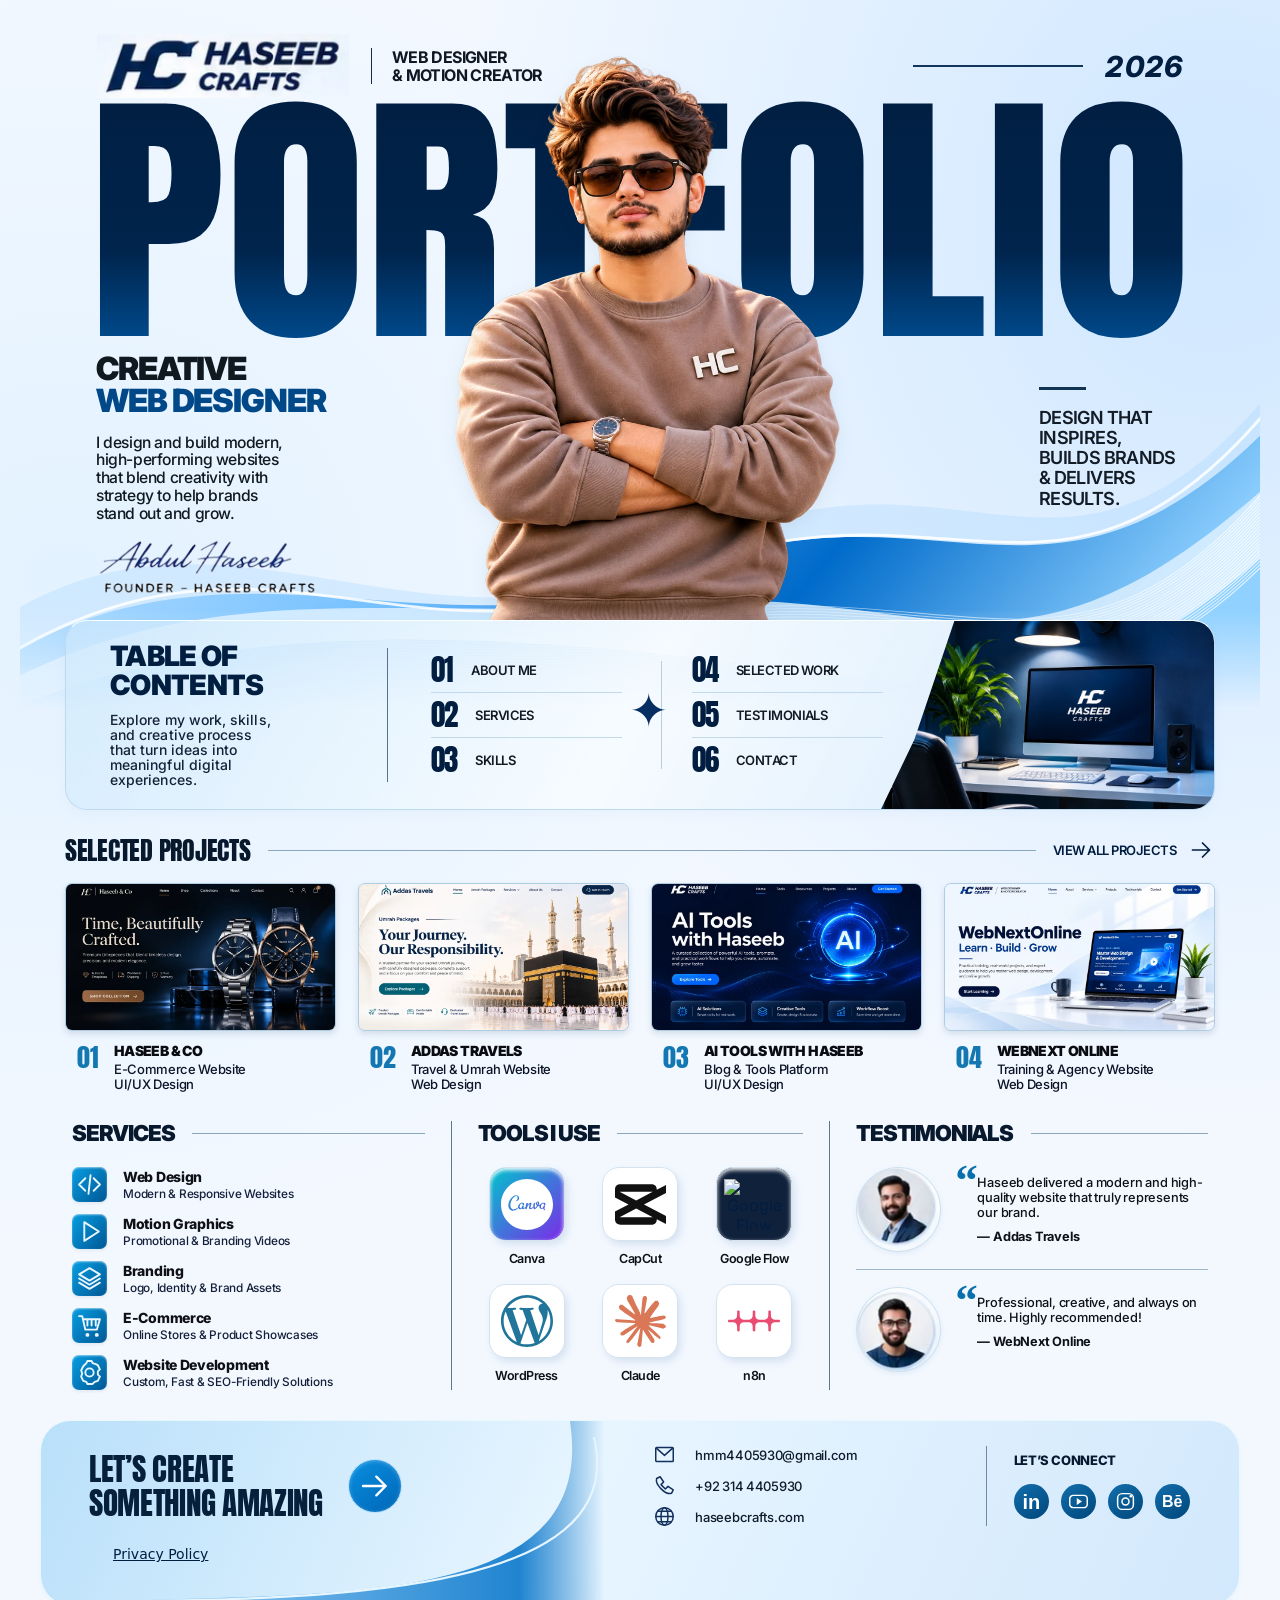
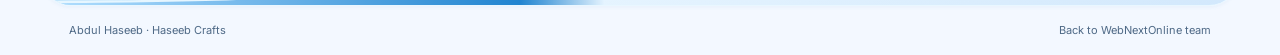
==== commit b3e8edbe: "Speed up image loading and reduce smoke GPU work without changing layout" ====
--- a/abdul-haseeb/index.html
+++ b/abdul-haseeb/index.html
@@ -8,13 +8,13 @@
 <link rel="stylesheet" href="/assets/abdul-haseeb/reference.css"><script src="/assets/abdul-haseeb/reference.js" defer></script>
 <link rel="stylesheet" href="/assets/portfolio/motion.css?v=2"><script src="/assets/portfolio/motion.js?v=1" defer></script></head><body><a class="skip" href="#portfolio">Skip to portfolio</a>
 <main class="portfolio-page" id="portfolio">
-<header class="masthead"><a class="hc-brand" href="https://haseebcrafts.com/" target="_blank" rel="noopener noreferrer" aria-label="Haseeb Crafts"><svg class="logo-art" viewBox="76 32 265 68" role="img" aria-label="Haseeb Crafts logo"><image href="/assets/abdul-haseeb/portfolio.svg" width="1152" height="1536"/></svg></a><div class="profession">WEB DESIGNER<br>&amp; MOTION CREATOR</div><div class="edition"><span></span><b>2026</b></div></header>
+<header class="masthead"><a class="hc-brand" href="https://haseebcrafts.com/" target="_blank" rel="noopener noreferrer" aria-label="Haseeb Crafts"><svg class="logo-art" viewBox="76 32 265 68" role="img" aria-label="Haseeb Crafts logo"><image href="/assets/abdul-haseeb/portfolio.webp" width="1152" height="1536"/></svg></a><div class="profession">WEB DESIGNER<br>&amp; MOTION CREATOR</div><div class="edition"><span></span><b>2026</b></div></header>
 <section class="hero" id="about" aria-labelledby="page-title">
 <h1 class="sr-only" id="page-title">Abdul Haseeb — Creative Web Designer &amp; Motion Creator</h1>
 <svg class="portfolio-title" viewBox="0 0 1060 245" aria-hidden="true"><defs><linearGradient id="title-blue" x1="0" y1="0" x2="0" y2="1"><stop offset="0" stop-color="#011c3d"/><stop offset=".57" stop-color="#00244c"/><stop offset="1" stop-color="#006dc7"/></linearGradient></defs><text x="0" y="224" textLength="1060" lengthAdjust="spacingAndGlyphs" fill="url(#title-blue)">PORTFOLIO</text></svg>
 <svg class="hero-wave" viewBox="0 0 1200 430" preserveAspectRatio="none" aria-hidden="true"><defs><linearGradient id="wave-blue" x1="0" y1="0" x2="1" y2=".2"><stop stop-color="#d9efff"/><stop offset=".46" stop-color="#72bfff"/><stop offset=".73" stop-color="#006bca"/><stop offset="1" stop-color="#90d1ff"/></linearGradient><linearGradient id="wave-light"><stop stop-color="#b6deff" stop-opacity=".1"/><stop offset="1" stop-color="#fff" stop-opacity=".85"/></linearGradient></defs><path d="M-90 400C160 130 370 420 648 266S1026 403 1260 24V445H-90Z" fill="#a4d5ff" opacity=".3"/><path d="M-100 440C180 191 372 398 637 286S1010 393 1250 86V430H-100Z" fill="url(#wave-blue)"/><path d="M-100 460C150 270 340 345 620 320S970 455 1260 142V208C1030 482 870 398 590 370S95 358-100 480Z" fill="#e3f3ff" opacity=".8"/><path d="M-80 425C220 175 351 415 630 289S1020 405 1250 58" fill="none" stroke="#fff" stroke-width="3" opacity=".85"/><g fill="none" stroke="url(#wave-light)" stroke-width="1"><path d="M-40 445C200 270 370 366 650 329S1040 445 1240 153"/><path d="M-40 448C200 273 370 369 650 332S1040 447 1240 157"/><path d="M-40 451C200 276 370 372 650 335S1040 449 1240 161"/><path d="M-40 454C200 279 370 375 650 338S1040 451 1240 165"/><path d="M-40 457C200 282 370 378 650 341S1040 453 1240 169"/><path d="M-40 460C200 285 370 381 650 344S1040 455 1240 173"/><path d="M-40 463C200 288 370 384 650 347S1040 457 1240 177"/><path d="M-40 466C200 291 370 387 650 350S1040 459 1240 181"/><path d="M-40 469C200 294 370 390 650 353S1040 461 1240 185"/><path d="M-40 472C200 297 370 393 650 356S1040 463 1240 189"/><path d="M-40 475C200 300 370 396 650 359S1040 465 1240 193"/><path d="M-40 478C200 303 370 399 650 362S1040 467 1240 197"/><path d="M-40 481C200 306 370 402 650 365S1040 469 1240 201"/><path d="M-40 484C200 309 370 405 650 368S1040 471 1240 205"/><path d="M-40 487C200 312 370 408 650 371S1040 473 1240 209"/><path d="M-40 490C200 315 370 411 650 374S1040 475 1240 213"/><path d="M-40 493C200 318 370 414 650 377S1040 477 1240 217"/><path d="M-40 496C200 321 370 417 650 380S1040 479 1240 221"/><path d="M-40 499C200 324 370 420 650 383S1040 481 1240 225"/><path d="M-40 502C200 327 370 423 650 386S1040 483 1240 229"/><path d="M-40 505C200 330 370 426 650 389S1040 485 1240 233"/><path d="M-40 508C200 333 370 429 650 392S1040 487 1240 237"/></g></svg>
 <img class="hero-person" src="/assets/abdul-haseeb/portrait.svg" width="1088" height="1440" alt="Abdul Haseeb wearing sunglasses and a taupe HC sweatshirt, arms crossed" fetchpriority="high">
-<div class="hero-copy"><h2>CREATIVE<br><span>WEB DESIGNER</span></h2><p>I design and build modern,<br class="desktop-break"> high-performing websites<br class="desktop-break"> that blend creativity with<br class="desktop-break"> strategy to help brands<br class="desktop-break"> stand out and grow.</p><div class="signature"><svg class="signature-art" viewBox="78 526 245 70" role="img" aria-label="Abdul Haseeb, Founder — Haseeb Crafts"><defs><filter id="signature-ink" color-interpolation-filters="sRGB"><feColorMatrix type="matrix" values="1 0 0 0 0 0 1 0 0 0 0 0 1 0 0 -.3 -.59 -.11 0 1"/><feComponentTransfer><feFuncA type="linear" slope="1.5" intercept="-.12"/></feComponentTransfer></filter></defs><image href="/assets/abdul-haseeb/portfolio.svg" width="1152" height="1536" filter="url(#signature-ink)"/></svg></div></div>
+<div class="hero-copy"><h2>CREATIVE<br><span>WEB DESIGNER</span></h2><p>I design and build modern,<br class="desktop-break"> high-performing websites<br class="desktop-break"> that blend creativity with<br class="desktop-break"> strategy to help brands<br class="desktop-break"> stand out and grow.</p><div class="signature"><svg class="signature-art" viewBox="78 526 245 70" role="img" aria-label="Abdul Haseeb, Founder — Haseeb Crafts"><defs><filter id="signature-ink" color-interpolation-filters="sRGB"><feColorMatrix type="matrix" values="1 0 0 0 0 0 1 0 0 0 0 0 1 0 0 -.3 -.59 -.11 0 1"/><feComponentTransfer><feFuncA type="linear" slope="1.5" intercept="-.12"/></feComponentTransfer></filter></defs><image href="/assets/abdul-haseeb/portfolio.webp" width="1152" height="1536" filter="url(#signature-ink)"/></svg></div></div>
 <p class="hero-statement">DESIGN THAT<br>INSPIRES,<br>BUILDS BRANDS<br>&amp; DELIVERS<br>RESULTS.</p>
 </section>
 <section class="contents" aria-labelledby="contents-title"><div class="contents-intro"><h2 id="contents-title">TABLE OF<br>CONTENTS</h2><p>Explore my work, skills,<br>and creative process<br>that turn ideas into<br>meaningful digital<br>experiences.</p></div><nav class="contents-nav" aria-label="Portfolio table of contents"><a href="#about"><span>01</span><b>ABOUT ME</b></a><a href="#work"><span>04</span><b>SELECTED WORK</b></a><a href="#services"><span>02</span><b>SERVICES</b></a><a href="#testimonials"><span>05</span><b>TESTIMONIALS</b></a><a href="#skills"><span>03</span><b>SKILLS</b></a><a href="#contact"><span>06</span><b>CONTACT</b></a></nav><span class="contents-star" aria-hidden="true">✦</span><img class="contents-photo" src="/assets/abdul-haseeb/studio.svg" alt="Haseeb Crafts creative workstation with a blue monitor, desk lamp and plant" width="960" height="640"></section>
@@ -22,7 +22,7 @@
 <div class="details-grid">
 <section class="services" id="services" aria-labelledby="services-title"><div class="section-heading"><h2 id="services-title">SERVICES</h2><span class="heading-line"></span></div><ul class="service-list"><li><span class="service-symbol"><svg viewBox="0 0 24 24" fill="none" stroke="currentColor" stroke-width="1.7" stroke-linecap="round" stroke-linejoin="round" aria-hidden="true"><path d="m8 6-6 6 6 6m8-12 6 6-6 6m-3-15-2 18"/></svg></span><div><h3>Web Design</h3><p>Modern &amp; Responsive Websites</p></div></li><li><span class="service-symbol"><svg viewBox="0 0 24 24" fill="none" stroke="currentColor" stroke-width="1.7" stroke-linecap="round" stroke-linejoin="round" aria-hidden="true"><path d="m7 3 14 9L7 21z"/></svg></span><div><h3>Motion Graphics</h3><p>Promotional &amp; Branding Videos</p></div></li><li><span class="service-symbol"><svg viewBox="0 0 24 24" fill="none" stroke="currentColor" stroke-width="1.7" stroke-linecap="round" stroke-linejoin="round" aria-hidden="true"><path d="m12 2 10 6-10 6L2 8zM2 12l10 6 10-6M2 16l10 6 10-6"/></svg></span><div><h3>Branding</h3><p>Logo, Identity &amp; Brand Assets</p></div></li><li><span class="service-symbol"><svg viewBox="0 0 24 24" fill="none" stroke="currentColor" stroke-width="1.7" stroke-linecap="round" stroke-linejoin="round" aria-hidden="true"><path d="M2 3h3l3 13h11l3-10H6m4 1v5m4-5v5m4-5v5"/><circle cx="10" cy="21" r="1"/><circle cx="19" cy="21" r="1"/></svg></span><div><h3>E-Commerce</h3><p>Online Stores &amp; Product Showcases</p></div></li><li><span class="service-symbol"><svg viewBox="0 0 24 24" fill="none" stroke="currentColor" stroke-width="1.7" stroke-linecap="round" stroke-linejoin="round" aria-hidden="true"><path d="m9 3 1-2h4l1 2 3 1 2 1 2 4-2 2v3l2 2-2 4-3 1-2 2h-5l-1-2-3-1-2-4 1-3-1-3 2-4z"/><circle cx="12" cy="12" r="4"/></svg></span><div><h3>Website Development</h3><p>Custom, Fast &amp; SEO-Friendly Solutions</p></div></li></ul></section>
 <section class="tools" id="skills" aria-labelledby="tools-title"><div class="section-heading"><h2 id="tools-title">TOOLS I USE</h2><span class="heading-line"></span></div><ul class="tools-grid"><li><span class="tool-tile"><img class="real-tool-logo logo-canva" src="/assets/portfolio/logos/canva.svg" alt="Canva logo" width="64" height="64" loading="lazy" decoding="async"></span><h3>Canva</h3></li><li><span class="tool-tile"><img class="real-tool-logo logo-capcut" src="/assets/portfolio/logos/capcut.svg" alt="CapCut logo" width="64" height="64" loading="lazy" decoding="async"></span><h3>CapCut</h3></li><li><span class="tool-tile"><img class="real-tool-logo logo-flow" src="https://upload.wikimedia.org/wikipedia/commons/5/52/Google_Flow_logo.svg" alt="Google Flow logo" width="64" height="64" loading="lazy" decoding="async"></span><h3>Google Flow</h3></li><li><span class="tool-tile"><img class="real-tool-logo logo-wordpress" src="/assets/portfolio/logos/wordpress.svg" alt="WordPress logo" width="64" height="64" loading="lazy" decoding="async"></span><h3>WordPress</h3></li><li><span class="tool-tile"><img class="real-tool-logo logo-claude" src="/assets/portfolio/logos/claude.svg" alt="Claude logo" width="64" height="64" loading="lazy" decoding="async"></span><h3>Claude</h3></li><li><span class="tool-tile"><img class="real-tool-logo logo-n8n" src="/assets/portfolio/logos/n8n.svg" alt="n8n logo" width="64" height="64" loading="lazy" decoding="async"></span><h3>n8n</h3></li></ul></section>
-<section class="testimonials" id="testimonials" aria-labelledby="testimonials-title"><div class="section-heading"><h2 id="testimonials-title">TESTIMONIALS</h2><span class="heading-line"></span></div><div class="testimonial"><div class="testimonial-avatar"><svg class="avatar-art" viewBox="771 1146 91 91" role="img" aria-label="Portrait accompanying the supplied Addas Travels testimonial"><image href="/assets/abdul-haseeb/portfolio.svg" width="1152" height="1536"/></svg></div><blockquote><span class="quote-mark" aria-hidden="true">“</span><p>Haseeb delivered a modern and high-quality website that truly represents our brand.</p><cite>— Addas Travels</cite></blockquote></div><div class="testimonial"><div class="testimonial-avatar"><svg class="avatar-art" viewBox="771 1256 91 91" role="img" aria-label="Portrait accompanying the supplied WebNext Online testimonial"><image href="/assets/abdul-haseeb/portfolio.svg" width="1152" height="1536"/></svg></div><blockquote><span class="quote-mark" aria-hidden="true">“</span><p>Professional, creative, and always on time. Highly recommended!</p><cite>— WebNext Online</cite></blockquote></div></section>
+<section class="testimonials" id="testimonials" aria-labelledby="testimonials-title"><div class="section-heading"><h2 id="testimonials-title">TESTIMONIALS</h2><span class="heading-line"></span></div><div class="testimonial"><div class="testimonial-avatar"><svg class="avatar-art" viewBox="771 1146 91 91" role="img" aria-label="Portrait accompanying the supplied Addas Travels testimonial"><image href="/assets/abdul-haseeb/portfolio.webp" width="1152" height="1536"/></svg></div><blockquote><span class="quote-mark" aria-hidden="true">“</span><p>Haseeb delivered a modern and high-quality website that truly represents our brand.</p><cite>— Addas Travels</cite></blockquote></div><div class="testimonial"><div class="testimonial-avatar"><svg class="avatar-art" viewBox="771 1256 91 91" role="img" aria-label="Portrait accompanying the supplied WebNext Online testimonial"><image href="/assets/abdul-haseeb/portfolio.webp" width="1152" height="1536"/></svg></div><blockquote><span class="quote-mark" aria-hidden="true">“</span><p>Professional, creative, and always on time. Highly recommended!</p><cite>— WebNext Online</cite></blockquote></div></section>
 </div>
 <footer class="contact" id="contact"><svg class="contact-wave" viewBox="0 0 550 160" preserveAspectRatio="none" aria-hidden="true"><defs><linearGradient id="footer-blue"><stop stop-color="#b4e0ff"/><stop offset="1" stop-color="#0372c7"/></linearGradient></defs><path d="M0 160C250 145 570 181 512-20H560V170H0" fill="url(#footer-blue)"/><path d="M0 158C250 156 580 159 540 14" fill="none" stroke="#e6f6ff" stroke-width="2"/></svg><div class="contact-invite"><h2>LET’S CREATE<br>SOMETHING AMAZING</h2><a class="contact-action" href="https://wa.me/923144405930?text=Hi%20Haseeb%2C%20I%20saw%20your%20WebNextOnline%20portfolio%20and%20would%20like%20to%20discuss%20a%20project." target="_blank" rel="noopener noreferrer" aria-label="Discuss a project with Abdul Haseeb on WhatsApp"><svg viewBox="0 0 24 24" fill="none" stroke="currentColor" stroke-width="1.7" stroke-linecap="round" stroke-linejoin="round" aria-hidden="true"><path d="M3 12h17m-7-7 7 7-7 7"/></svg></a></div><address class="contact-links"><a href="mailto:hmm4405930@gmail.com"><svg viewBox="0 0 24 24" fill="none" stroke="currentColor" stroke-width="1.7" stroke-linecap="round" stroke-linejoin="round" aria-hidden="true"><rect x="2" y="4" width="20" height="16" rx="1"/><path d="m3 5 9 8 9-8"/></svg><span>hmm4405930@gmail.com</span></a><a href="https://wa.me/923144405930" target="_blank" rel="noopener noreferrer"><svg viewBox="0 0 24 24" fill="none" stroke="currentColor" stroke-width="1.7" stroke-linecap="round" stroke-linejoin="round" aria-hidden="true"><path d="M7 2 3 4c-2 7 10 19 17 17l2-4-6-4-3 3-5-5 3-3z"/></svg><span>+92 314 4405930</span></a><a href="https://haseebcrafts.com/" target="_blank" rel="noopener noreferrer"><svg viewBox="0 0 24 24" fill="none" stroke="currentColor" stroke-width="1.7" stroke-linecap="round" stroke-linejoin="round" aria-hidden="true"><circle cx="12" cy="12" r="10"/><ellipse cx="12" cy="12" rx="4" ry="10"/><path d="M2 12h20M4 6h16M4 18h16"/></svg><span>haseebcrafts.com</span></a></address><div class="connect"><h3>LET’S CONNECT</h3><div class="socials" aria-label="Creative platforms"><span aria-label="LinkedIn" role="img">in</span><span aria-label="YouTube" role="img"><svg viewBox="0 0 24 24" fill="none" stroke="currentColor" stroke-width="1.7" stroke-linecap="round" stroke-linejoin="round" aria-hidden="true"><rect x="2" y="5" width="20" height="14" rx="4"/><path fill="currentColor" stroke="none" d="m10 8 6 4-6 4z"/></svg></span><span aria-label="Instagram" role="img"><svg viewBox="0 0 24 24" fill="none" stroke="currentColor" stroke-width="1.7" stroke-linecap="round" stroke-linejoin="round" aria-hidden="true"><rect x="3" y="3" width="18" height="18" rx="5"/><circle cx="12" cy="12" r="4"/><circle cx="18" cy="6" r=".7" fill="currentColor"/></svg></span><span aria-label="Behance" role="img">Bē</span></div></div><a href="/privacy-policy/" style="display:inline-block;position:relative;z-index:1;margin:16px 24px;color:inherit;font:14px/1.6 system-ui,sans-serif;text-decoration:underline">Privacy Policy</a></footer>
 <div class="page-bottom"><span>Abdul Haseeb · Haseeb Crafts</span><a href="/#team">Back to WebNextOnline team</a></div>
